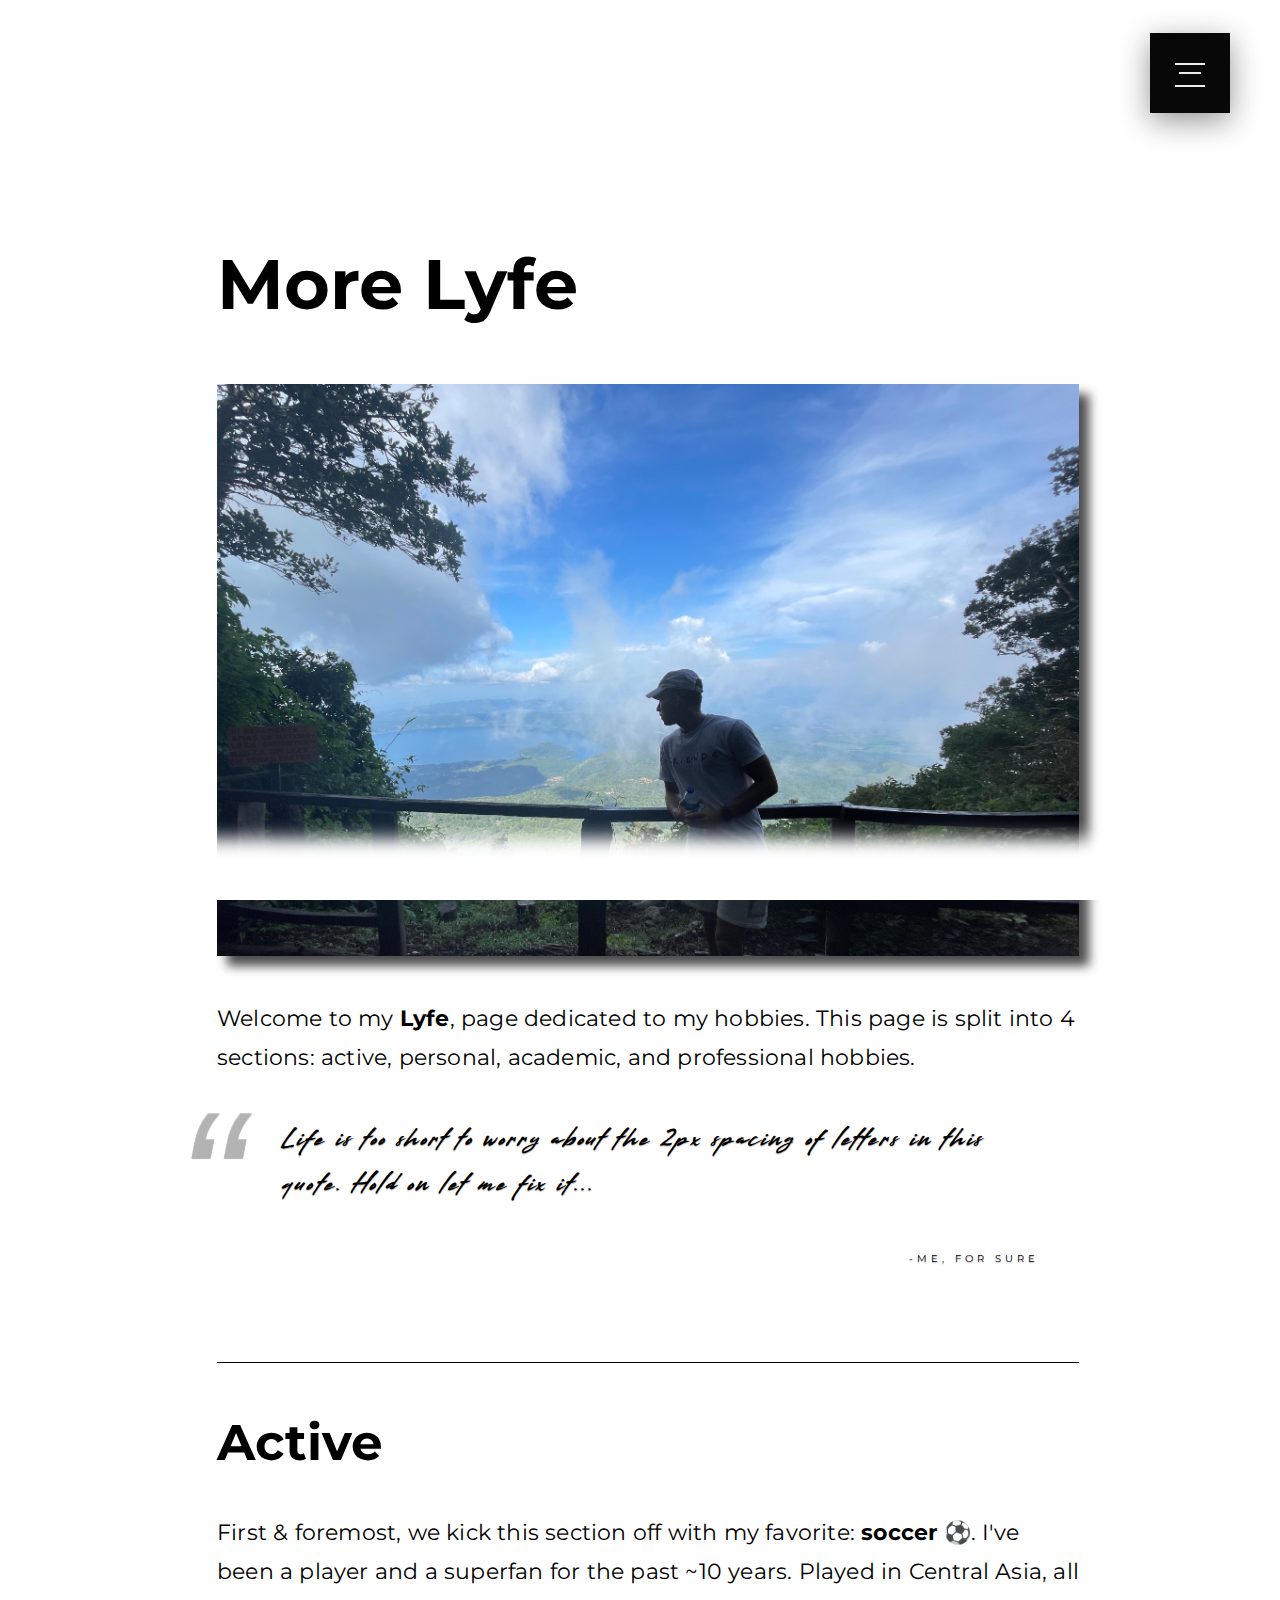
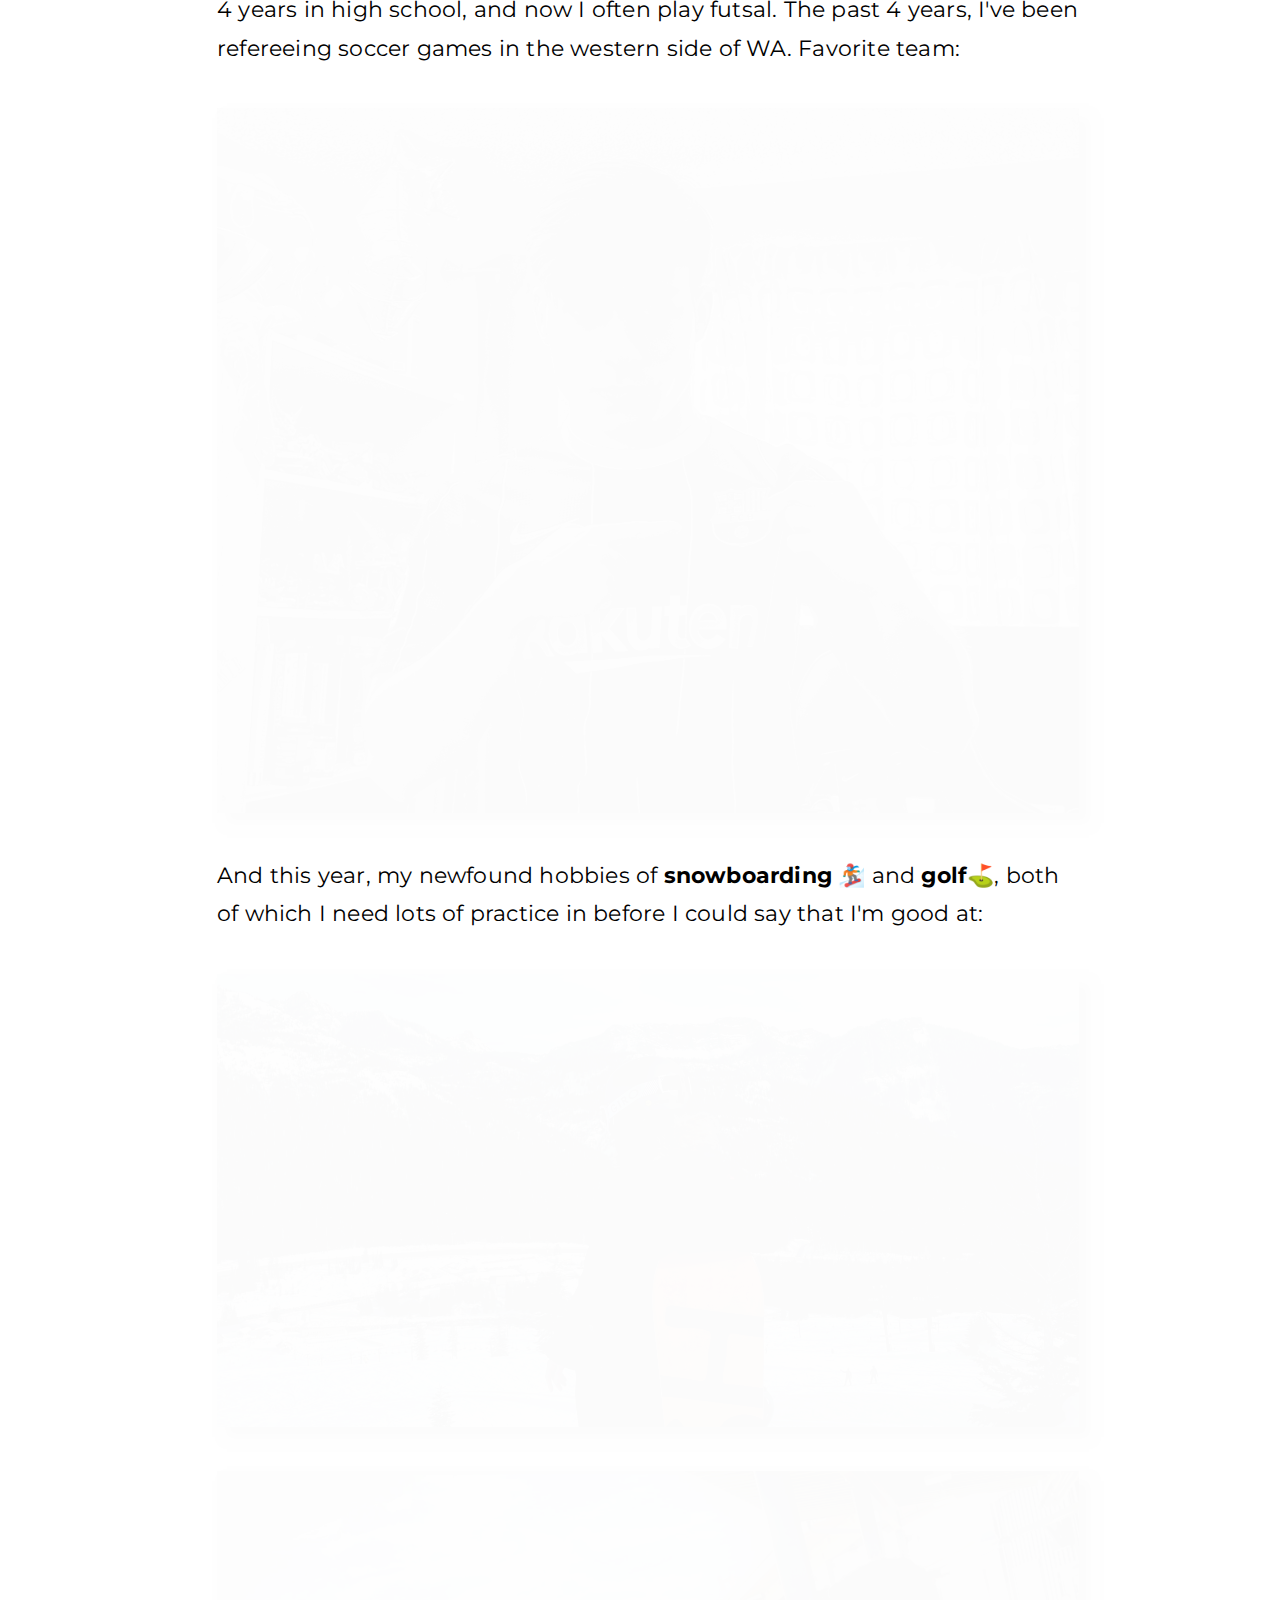
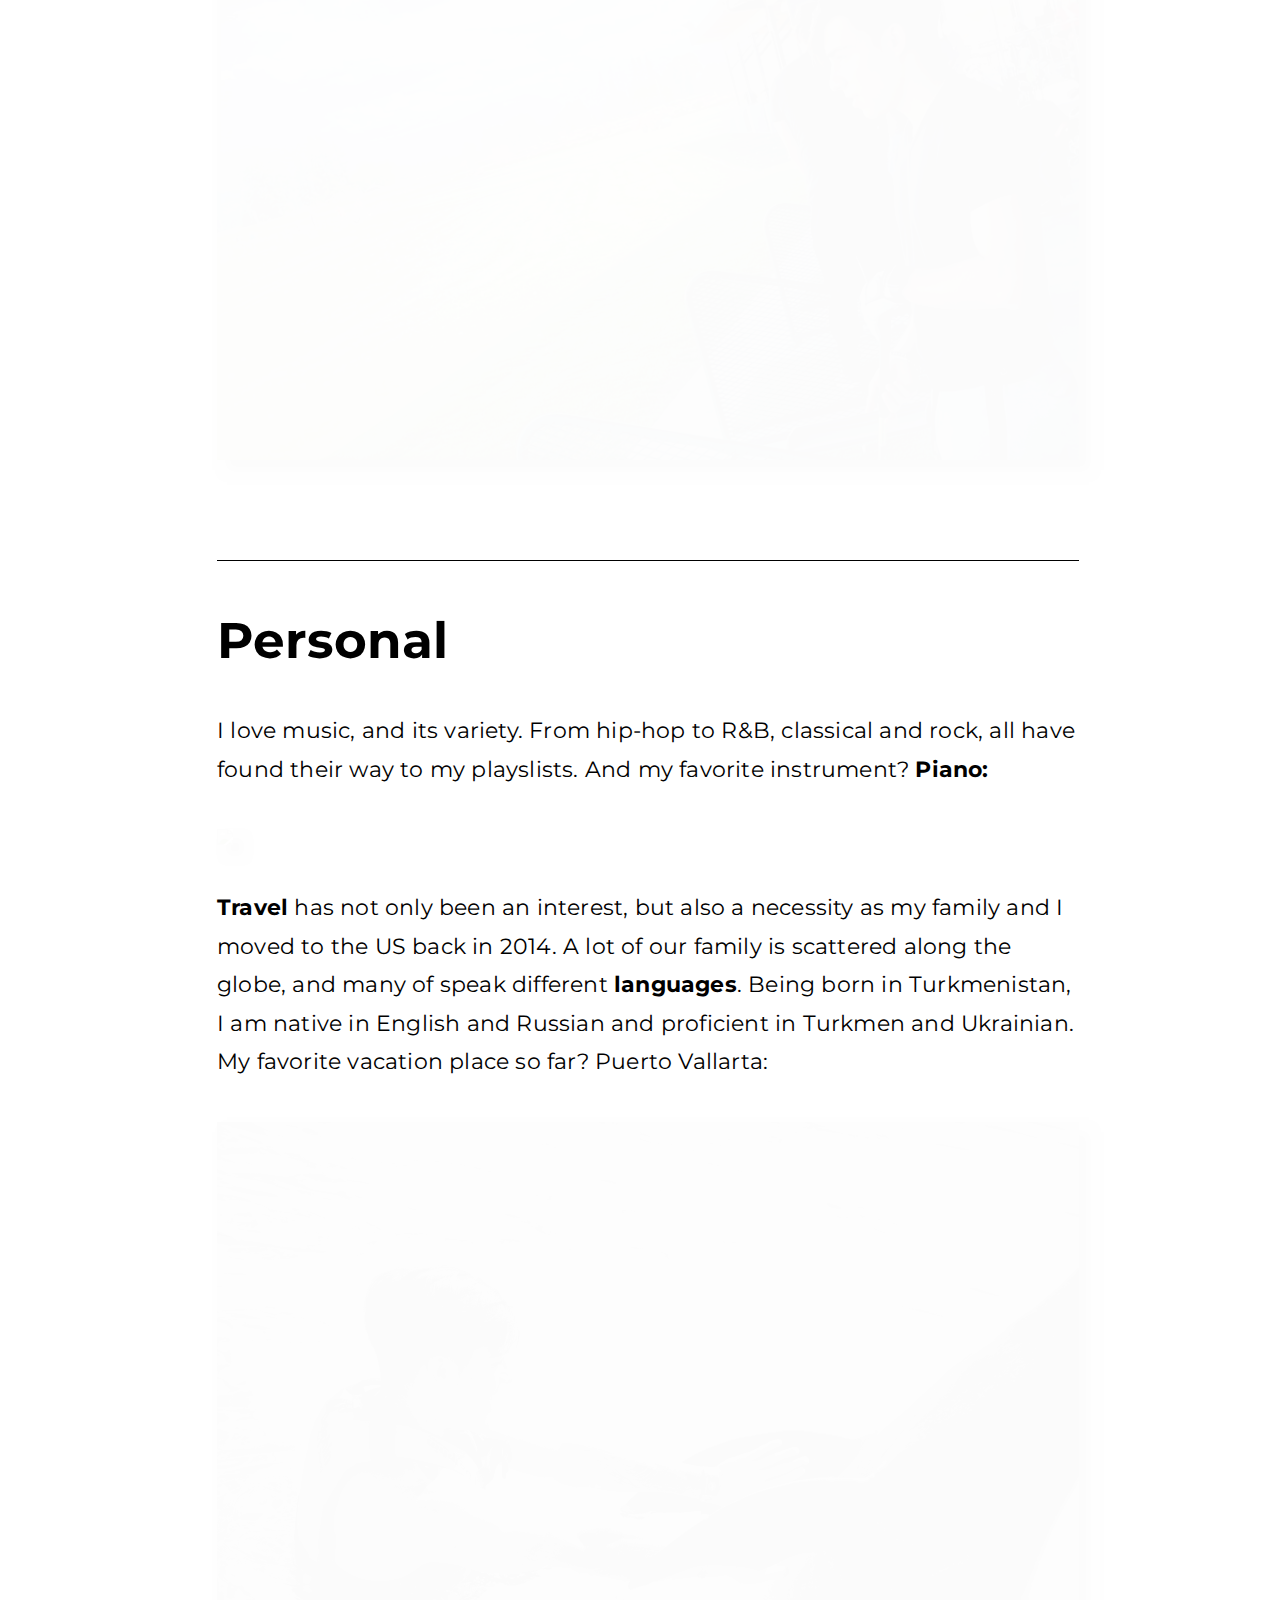
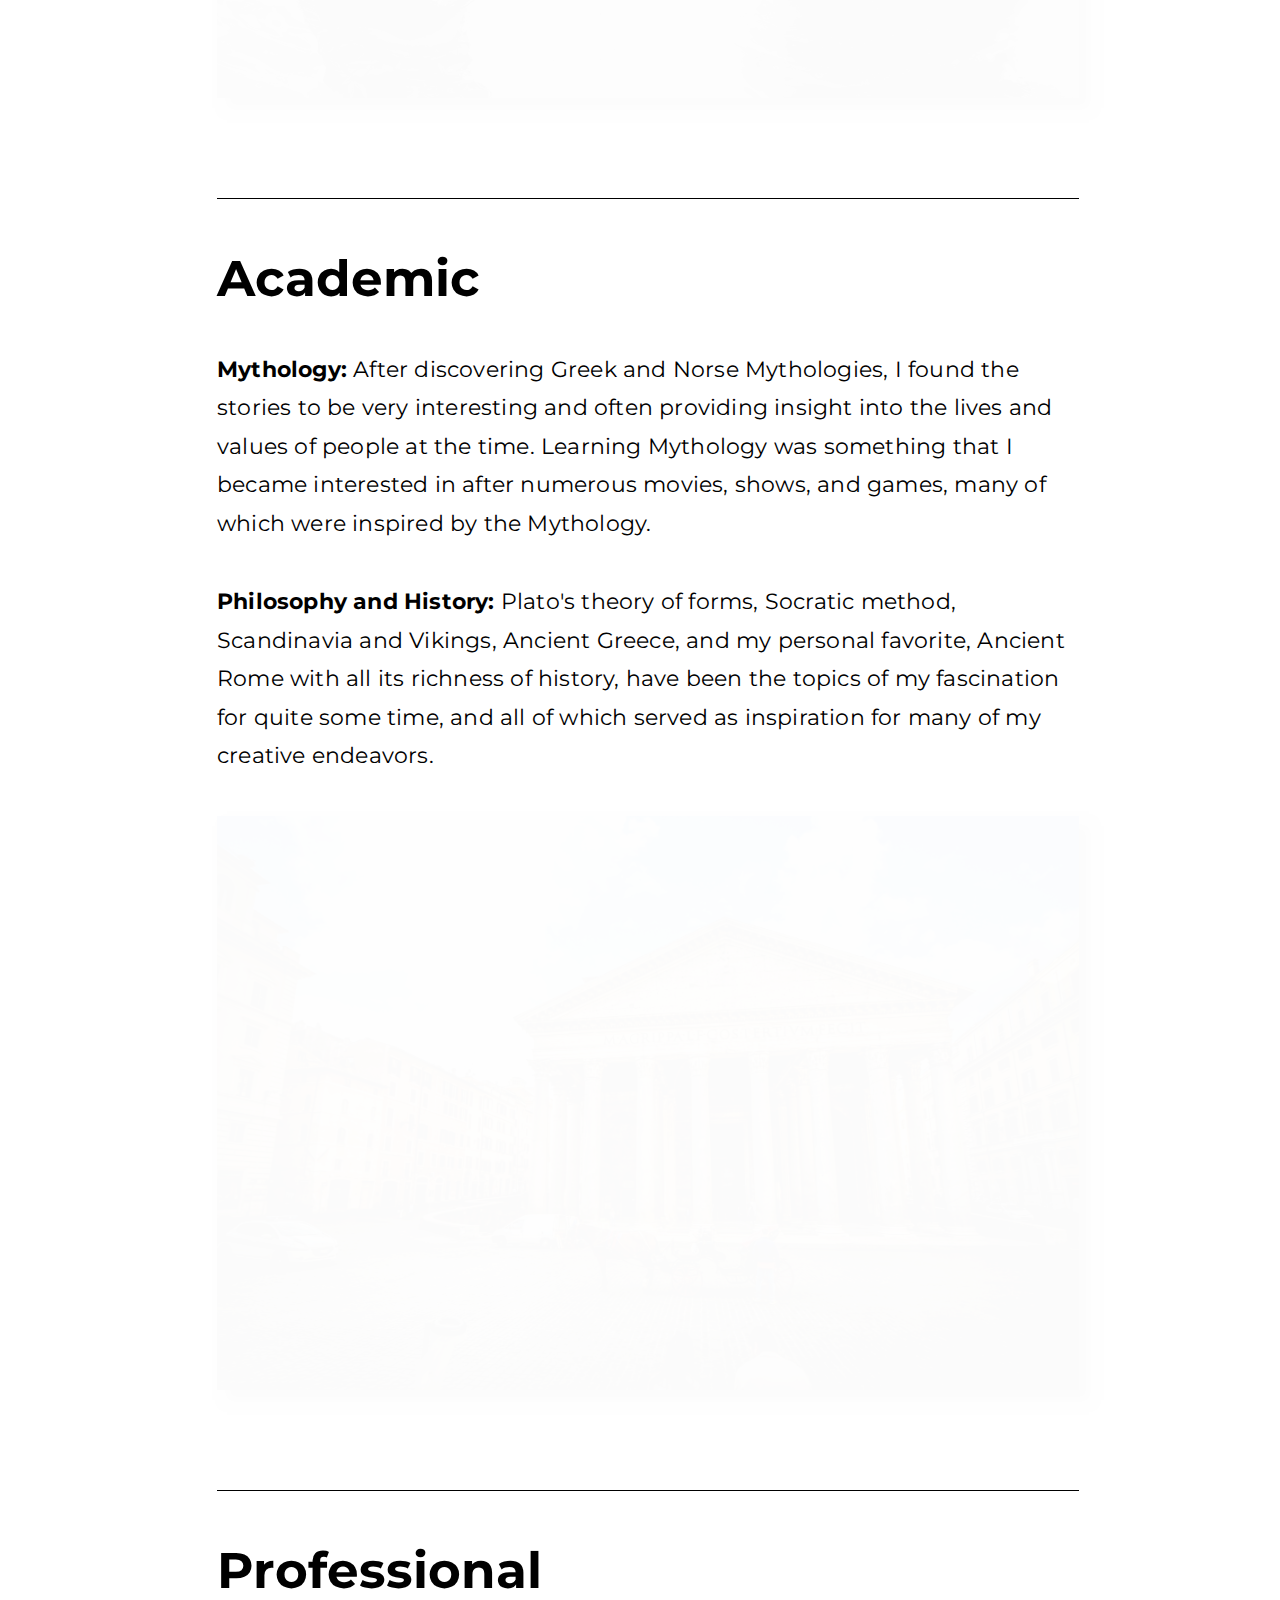
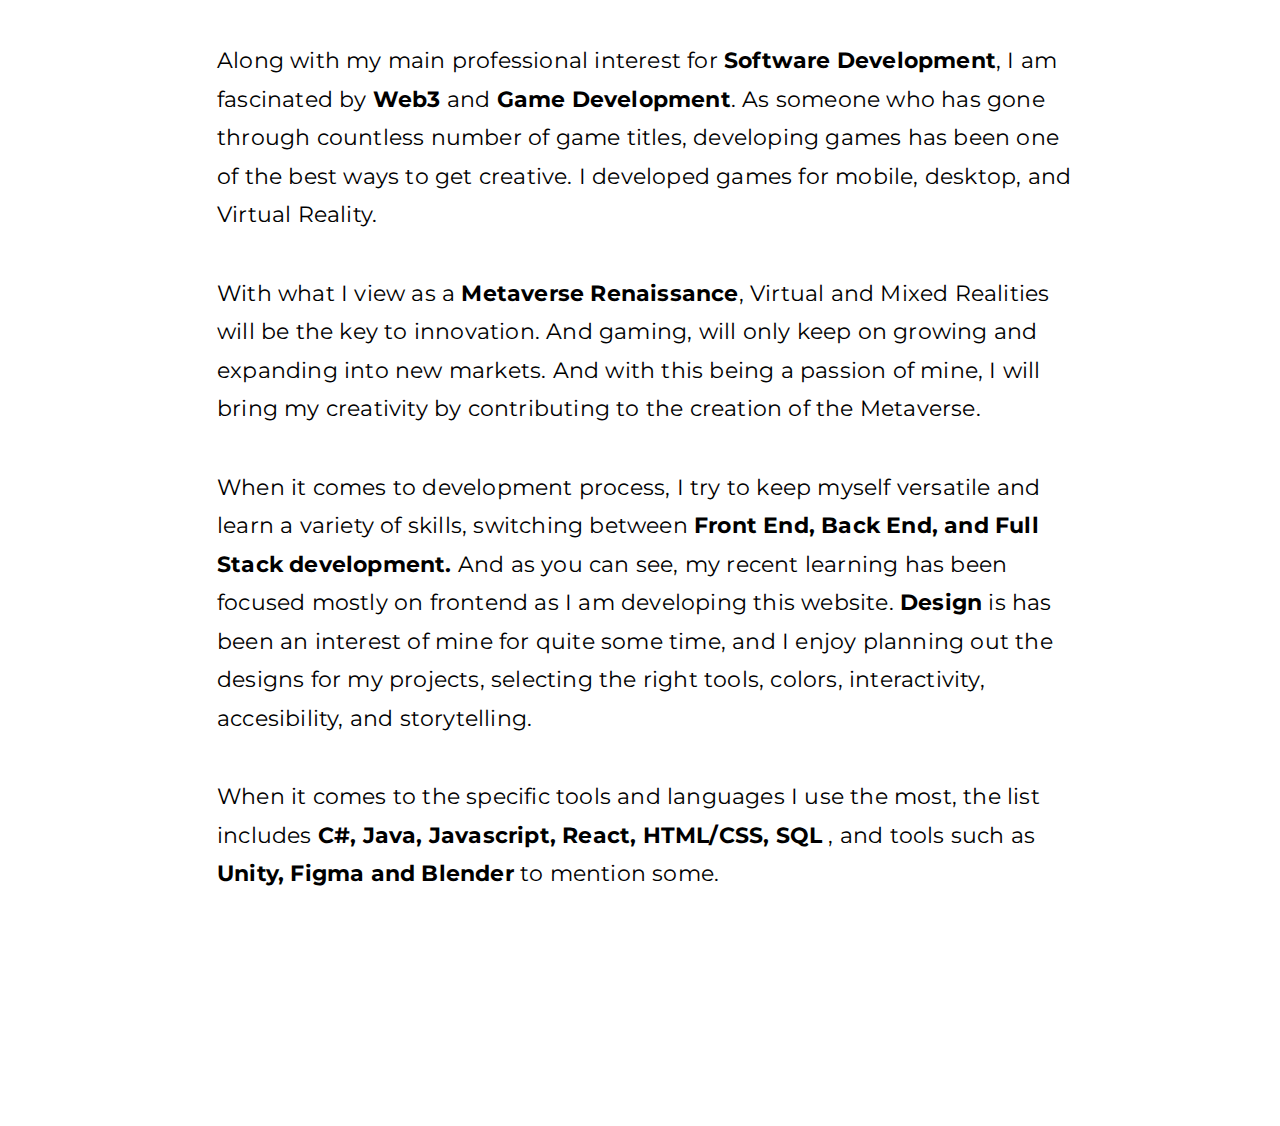
==== Lyfe.html @ 24d44f97 "Finished XP.html and Lyfe.html pages." ====
<!DOCTYPE html>
<html>
  <head>
    <meta charset="UTF-8" />
    <meta http-equiv="X-UA-Compatible" content="IE=edge,chrome=1">
    <meta name="viewport" content="width=device-width, initial-scale=1.0">
    <meta name="description" content="Ruslan Bekniyazov, Software Engineer and developer based in Seattle. " />
    <meta name="keywords" content="Ruslan Bekniyazov, Ruslan, Bekniyazov, Software Engineer, Seattle, University of Washington, Metaverse, Metaverse Renaissance" />

    <link rel="stylesheet" type="text/css" href="src/css/Lyfe.css">
    <link rel="stylesheet" type="text/css" href="src/css/index.css">
    <link rel="icon" href="src/images/Me/rb4.png">
    <title>Lyfe</title>
    <script type="text/javascript" src="https://s3-us-west-2.amazonaws.com/s.cdpn.io/16327/gsap-latest-beta.min.js"></script>
    <script type="text/javascript" src="https://s3-us-west-2.amazonaws.com/s.cdpn.io/16327/ScrollTrigger.min.js"></script>
    <script src="https://use.fontawesome.com/8f40d88ff0.js"></script>
  </head>
  <body>
    <!-- The navbar -->
    <div id="navbar">
      <input class="menu-icon" type="checkbox" id="menu-icon" name="menu-icon"/>
      <label for="menu-icon"></label>
      <nav class="nav">
        <ul class="pt-5">
          <li class="menuListItem"><a href="index.html">Home</a></li>
          <li class="menuListItem"><a href="XP.html">XP</a></li>
          <li class="menuListItem"><a target="_blank" href="https://drive.google.com/file/d/1d6rRkgM3wx0LjwFFbYdkZMYklOdRV20y/view?usp=sharing">Resume</a></li>
          <li class="menuListItem"><a href="Projects.html">PROJECTS</a></li>

          <div class="footer-social-icons">
            <a href="https://www.linkedin.com/in/ruslan-bekniyazov/" target="_blank" class="social-icon">
              <i class="fa fa-linkedin"></i></a>
            <a href="https://github.com/ruslanbekniyazov" target="_blank" class="social-icon">
              <i class="fa fa-github"></i></a>
            <a href="https://www.instagram.com/shkeeper_/" target="_blank" class="social-icon">
              <i class="fa fa-instagram"></i></a>
            <a href="https://mail.google.com/mail/?view=cm&source=mailto&to=rus.bekniyazov@gmail.com" target="_blank" class="social-icon"> <i class="fa fa-envelope"></i></a>
          </div>
        </ul>
      </nav>
    </div>

    <div class="marquee-container">
      <div class="marquee marquee--top">
        <div></div>
      </div>
      <div class="marquee marquee--right">
        <div></div>
      </div>
      <div class="marquee marquee--bottom">
        <div></div>
      </div>
      <div class="marquee marquee--left">
        <div></div>
      </div>
    </div>

    <main class="page-content">
      <section class="page-content__section" data-bg-color="white">
        <h2 id="title">More Lyfe</h2>        <div class="imageContainer">
          <img class="image" src="src/images/Activities/el salvador.jpg">
        </div>
        <p>Welcome to my <b>Lyfe</b>, page dedicated to my hobbies. This page is
          split into 4 sections: active, personal, academic, and professional hobbies.

        </p>

        <blockquote><p id="quote">Life is too short to worry about the 2px spacing of letters in this quote. Hold on let me fix it...</p>
        <div class="alignRight"><cite>-Me, for sure</cite></div></blockquote>

      </section>

      <section class="page-content__section" data-bg-color="white">
        <h2>Active </h2>

        <p>First & foremost, we kick this section off with my favorite: <b>soccer</b> ⚽.
          I've been a player and a superfan for the past ~10 years. Played in
          Central Asia, all 4 years in high school, and now I often play futsal. The
          past 4 years, I've been refereeing soccer games in the western side of WA. Favorite team:
        </p>
        <div class="imageContainer">
          <img class="image" src="src/images/Activities/barcelona.jpg">
        </div>

        <p> And this year, my newfound hobbies of <b>snowboarding</b> 🏂 and <b>golf</b>⛳, both of which I
           need lots of practice in before I could say that I'm good at:
        </p>

        <div class="imageContainer">
          <img class="image" src="src/images/Activities/snowboarding.JPG">
        </div>
        <div class="imageContainer">
          <img class="image" src="src/images/Activities/golf.jpg">
        </div>

      </section>

      <section class="page-content__section" data-bg-color="white">
        <h2>Personal</h2>

        <p>I love music, and its variety. From hip-hop to R&B, classical and rock, all
          have found their way to my playslists. And my favorite instrument? <b>Piano:</b>
        </p>
        <div class="imageContainer">
          <img class="image" src="src/images/Activities/piano.gif">
        </div>

        <p><b>Travel</b> has not only been an interest, but also a necessity as my family
          and I moved to the US back in 2014. A lot of our family is scattered along the globe,
          and many of speak different <b>languages</b>. Being born in Turkmenistan, I am native in
          English and Russian and proficient in Turkmen and Ukrainian. My favorite vacation place
          so far? Puerto Vallarta:
        </p>
        <div class="imageContainer">
          <img class="image" src="src/images/Activities/pv.jpg">
        </div>
      </section>

      <section class="page-content__section" data-bg-color="white">
        <h2>Academic</h2>
        <p>
          <b>Mythology:</b> After discovering Greek and Norse Mythologies, I found the
          stories to be very interesting and often providing insight into the lives
          and values of people at the time. Learning Mythology was something that
          I became interested in after numerous movies, shows, and games, many of which
          were inspired by the Mythology.
        </p>
        <p>
          <b>Philosophy and History:</b> Plato's theory of forms, Socratic method,
          Scandinavia and Vikings, Ancient Greece, and my personal favorite, Ancient
          Rome with all its richness of history, have been the topics of my fascination
          for quite some time, and all of which served as inspiration for many of my
          creative endeavors.
        </p>
        <div class="imageContainer">
          <img class="image" src="src/images/Activities/pantheon-in-rome.jpg">
        </div>


      </section>

      <section class="page-content__section" data-bg-color="white">
        <h2>Professional</h2>

        <p>
          Along with my main professional interest for <b>Software Development</b>, I am fascinated
          by <b>Web3</b> and <b>Game Development</b>. As someone who has gone through countless number
          of game titles, developing games has been one of the best ways to get creative.
          I developed games for mobile, desktop, and Virtual Reality.
        </p>

        <p>
          With what I view as a
          <b>Metaverse Renaissance</b>, Virtual and Mixed Realities will be the key to innovation.
          And gaming, will only keep on growing and expanding into new markets. And with
          this being a passion of mine, I will bring my creativity by contributing to the
          creation of the Metaverse.
        </p>

        <p>When it comes to development process, I try to keep myself versatile and learn
          a variety of skills, switching between <b>Front End, Back End, and Full Stack
          development.</b> And as you can see, my recent learning has been focused mostly on frontend as I am
          developing this website. <b>Design</b> is has been an interest of mine for quite some time,
          and I enjoy planning out the designs for my projects, selecting the right tools, colors,
          interactivity, accesibility, and storytelling.
        </p>

        <p>When it comes to the specific tools and languages I use the most, the list
          includes <b>C#, Java, Javascript, React, HTML/CSS, SQL </b>, and tools such as
          <b>Unity, Figma and Blender</b> to mention some.
        </p>
      </section>

      <section class="page-content__section" data-bg-color="white">

      </section>
    </main>
    <script type="text/javascript" src="http://ajax.googleapis.com/ajax/libs/jquery/1.8.2/jquery.min.js"></script>

    <script type="text/javascript" >
      function showImages(el) {
        var windowHeight = jQuery( window ).height();
        $(el).each(function(){
            var thisPos = $(this).offset().top;
            var topOfWindow = $(window).scrollTop();
            if (topOfWindow + windowHeight - 200 > thisPos ) {
                $(this).fadeTo(1000, 1);
            }
        });
      }
      $(document).ready(function(){
              showImages('.image');
      });
      $(window).scroll(function() {
              showImages('.image');
      });



      gsap.registerPlugin(ScrollTrigger);

      const prefersReducedMotion = window.matchMedia("(prefers-reduced-motion)");
      const sections = document.querySelectorAll(".page-content__section");
      const marquees = document.querySelectorAll(".marquee div");
      let marqueeText = "";

      const updateMarqueeText = () => {
        [...marquees].forEach((marquee) => {
          marquee.classList.add("active");
          marquee.addEventListener("transitionend", () => {
            marquee.classList.remove("active");
            marquee.innerText = `${marqueeText} 😎 `.repeat(20);
          });
        });
      };

      const updateBgColor = (color) =>
        document.documentElement.style.setProperty("--color-background", color);

      const setActiveSection = (section) => {
        marqueeText = section.querySelector("h2").textContent;
        [...sections].forEach((section) => section.classList.remove("active"));
        section.classList.add("active");
        !prefersReducedMotion.matches && updateBgColor(section.dataset.bgColor);
        updateMarqueeText();
      };

      if (!prefersReducedMotion.matches) {
        gsap.to(".marquee div", {
          scrollTrigger: {
            trigger: ".page-content",
            scrub: 0.25,
            start: "top bottom",
            end: "bottom top",
            ease: "power2"
          },
          xPercent: -50
        });
      }

      gsap.utils.toArray(".page-content__section h2").forEach((heading) => {
        ScrollTrigger.create({
          trigger: heading,
          start: "top center",
          end: "bottom 200px",
          toggleActions: "play reset play reset",
          ease: "power2",
          onEnter: () =>
            marqueeText !== heading.textContent &&
            setActiveSection(heading.parentElement),
          onEnterBack: () =>
            marqueeText !== heading.textContent &&
            setActiveSection(heading.parentElement)
        });
      });

    </script>
</body>

</html>
---- src/css/Lyfe.css ----
:root {
  --color-background: #ffffff;
  --color-text: rgb(0, 0, 0);
  --color-chill: yellow;
  --marquee-font-size: min(max(12px, 2vw), 22px);
  --headline-font-size: min(max(40px, 6vw), 70px);
  --paragraph-font-size: min(max(16px, 4vw), 22px);
  --section-heading-font-size: min(max(30px, 4vw), 50px);
  --duration: 300ms;
  --ease: cubic-bezier(0.33, 1, 0.68, 1);
}

* {
  box-sizing: border-box;
}

body {
  font-family: 'Montserrat', sans-serif;
  overflow-x: hidden;
  background-color: var(--color-background);
  color: var(--color-text);
  width: 100%;
  transition: background-color var(--duration) var(--ease);
}

li{
  font-size: clamp(25px, 3vw, 40px);
}
blockquote p:before
{
	color: rgba(179, 179, 179, 0.65);
	font-family: "Bookman Old Style", Bookman, Garamond, arial;
	position: absolute;
	line-height: 60px;
	width: 75px;
	height: 75px;
	font-size: 200px;
	z-index: -1;
	left: -80px;
	top: 35px;
	content: '\201C';
}

blockquote p
{
	margin: 0 auto;
	width: 100%;
	min-width: 300px;
	max-width: 800px;
	position: relative;
  padding-left: 25px;
}
#quote{
	font-size: clamp(22px, 2vw, 28px);
  letter-spacing: 2px;
  font-family: BritishCastilla, Courier, monospace;
  font-style: italic;
}

#quoteLarge{
	font-size: clamp(25px, 3vw, 35px);
  font-family: BritishCastilla, Courier, monospace;
  font-style: italic;
}

blockquote cite
{
	font-size: 10px;
	display: inline-block;
	font-style: normal;
	text-transform: uppercase;
	letter-spacing: 4px;
  padding-top: -20px;
}
.alignRight{
  text-align: right;
}
blockquote
{
	color: rgb(0, 0, 0);
	text-shadow: 0px 1px 1px rgba(0,0,0,0.3);
	-webkit-animation: fadeIn 0.5s linear 0.5s both;
	-moz-animation: fadeIn 0.5s linear 0.5s both;
	-o-animation: fadeIn 0.5s linear 0.5s both;
	-ms-animation: fadeIn 0.5s linear 0.5s both;
	animation: fadeIn 0.5s linear 0.5s both;
}

.page-content {
  max-width: 90ch;
  padding: 4rem;
  margin: 8rem auto;
}
.page-content * + * {
  margin-top: 2.5rem;
}
.page-content a {
  color: var(--color-chill);
}
.page-content h1 {
  font-size: var(--headline-font-size);
  font-weight: 700;
  line-height: 1.2;
}
.page-content h2 {
  margin-top: 6rem;
  font-size: var(--section-heading-font-size);
  font-weight: 700;
  line-height: 1.2;
}
#title{
  font-size: var(--headline-font-size);
  font-weight: 700;
  line-height: 1.2;
  border-top: none;
  margin-top: 0px;
}
#undecoratedColorlessLink{
  text-decoration: none;
  color: black;
}

#undecoratedLink{
  text-decoration: none;
}

.image{
  opacity: 0.01;
  width: 100%;
  height: auto;
  box-shadow: 10px 10px 10px rgba(0, 0, 0, 0.7);
}

.page-content em {
  font-style: italic;
}
.page-content p {
  font-size: var(--paragraph-font-size);
  line-height: 1.75;
  letter-spacing: 0.0125rem;
}

.page-content__section {
  transition: opacity var(--duration) var(--ease);
}
.page-content__section h2 {
  padding-top: 50px;
  transform-origin: 50% 100%;
  border-top: rgb(0, 0, 0) solid 1px;
}

.page-content__section.active {
  opacity: 1;
}
.page-content__section.active h2 {
  -webkit-animation: activate calc(var(--duration) * 2) var(--ease) forwards;
          animation: activate calc(var(--duration) * 2) var(--ease) forwards;
}
@-webkit-keyframes activate {
  25% {
    color: var(--color-chill);
    transform: translateY(-12px);
  }
  40% {
    transform: translateY(2px);
  }
  50% {
    transform: translateY(-4px);
  }
  60% {
    color: var(--color-text);
    transform: translateY(1px);
  }
  65%, 100% {
    opacity: 1;
    transform: translateY(0);
  }
}
@keyframes activate {
  25% {
    color: var(--color-chill);
    transform: translateY(-12px);
  }
  40% {
    transform: translateY(2px);
  }
  50% {
    transform: translateY(-4px);
  }
  60% {
    color: var(--color-text);
    transform: translateY(1px);
  }
  65%, 100% {
    opacity: 1;
    transform: translateY(0);
  }
}
@media (prefers-reduced-motion: reduce) {
  .page-content__section.active h2 {
    -webkit-animation: none;
            animation: none;
  }
}

.marquee-container {
  position: fixed;
  pointer-events: none;
  top: 0;
  left: 0;
  width: 100%;
  height: 100%;
  overflow: hidden;
  font-weight: 700;
  font-family: "Karla", sans-serif;
  text-transform: uppercase;
  z-index: 1;
}

.marquee {
  position: absolute;
  font-size: var(--marquee-font-size);
  line-height: 1;
  white-space: nowrap;
  letter-spacing: 0.25rem;
  overflow: hidden;
  padding: 2vmin 0;
  min-width: 100%;
  -webkit-user-select: none;
     -moz-user-select: none;
      -ms-user-select: none;
          user-select: none;
  background-color: var(--color-background);
  box-shadow: var(--color-background) 0 2vmin 2vmin 1vmin;
  transition: background-color var(--duration) var(--ease), box-shadow var(--duration) var(--ease);
}
.marquee--top {
  top: -1px;
}
.marquee--left {
  left: -1px;
  bottom: -6vmin;
  transform: rotate(-0.25turn);
  transform-origin: 0 0;
}
.marquee--right {
  left: calc(100% + 1px);
  top: 0;
  transform: rotate(0.25turn);
  transform-origin: 0 0;
}
.marquee--bottom {
  bottom: -1px;
  right: 0;
  transform: rotate(0.5turn);
}
.marquee div {
  opacity: 1;
  transition: opacity var(--duration) var(--ease);
}
.marquee div.active {
  opacity: 0;
}
---- src/css/index.css ----
@import url('https://fonts.googleapis.com/css2?family=Montserrat:wght@300;400;500;600;700;800;900&display=swap');
@import url(https://fonts.googleapis.com/css?family=Lato);
@import url(https://cdnjs.cloudflare.com/ajax/libs/font-awesome/4.6.3/css/font-awesome.css);
@import url(http://fonts.googleapis.com/css?family=Lato:300,400,700);

@font-face {
    font-family: 'AnimalsNormal';
    src: url('fonts/animals-webfont.eot');
    src: url('fonts/animals-webfont.eot?#iefix') format('embedded-opentype'),
         url('fonts/animals-webfont.woff') format('woff'),
         url('fonts/animals-webfont.ttf') format('truetype'),
         url('fonts/animals-webfont.svg#AnimalsNormal') format('svg');
    font-weight: normal;
    font-style: normal;
}

@font-face {
  font-family: 'BritishCastilla';
  src: url('./fonts/ark.otf');
  font-weight: normal;
  font-style: normal;
}

#navbar{
  z-index: 11;
}
::-moz-selection {
  color: black;
  background: yellow;
}
::selection {
  color: black;
  background: yellow;
}

.section-center{
  position: absolute;
  top: 50%;
  left: 0;
  display: block;
  width: 100%;
  padding: 0;
  margin: 0;
  z-index: 6;
  text-align: center;
  transform: translateY(-50%);
}
.header{
  font-family: 'Montserrat', sans-serif;
  font-weight: 800;
  font-size: clamp(20px, 9vw, 180px);
  line-height: 1;
  color: #ffeba7;
  text-align: center;
  -webkit-text-stroke: 2px #ffeba7;
  text-stroke: 2px #ffeba7;
  -webkit-text-fill-color: transparent;
  text-fill-color: transparent;
  color: transparent;
}

[type="checkbox"]:checked,
[type="checkbox"]:not(:checked){
  position: absolute;
  left: -9999px;
}
.menu-icon:checked + label,
.menu-icon:not(:checked) + label{
  position: fixed;
  top: 63px;
  right: 75px;
  display: block;
  width: 30px;
  height: 30px;
  padding: 0;
  margin: 0;
  cursor: pointer;
  z-index: 10;
}
.menu-icon:checked + label:before,
.menu-icon:not(:checked) + label:before{
  position: absolute;
  content: '';
  display: block;
  width: 30px;
  height: 20px;
  z-index: 20;
  top: 0;
  left: 0;
  border-top: 2px solid #ececee;
  border-bottom: 2px solid #ececee;
  transition: border-width 100ms 1500ms ease,
              top 100ms 1600ms cubic-bezier(0.23, 1, 0.32, 1),
              height 100ms 1600ms cubic-bezier(0.23, 1, 0.32, 1),
              background-color 200ms ease,
              transform 200ms cubic-bezier(0.23, 1, 0.32, 1);
}
.menu-icon:checked + label:after,
.menu-icon:not(:checked) + label:after{
  position: absolute;
  content: '';
  display: block;
  width: 22px;
  height: 2px;
  z-index: 20;
  top: 10px;
  right: 4px;
  background-color: #ececee;
  margin-top: -1px;
  transition: width 100ms 1750ms ease,
              right 100ms 1750ms ease,
              margin-top 100ms ease,
              transform 200ms cubic-bezier(0.23, 1, 0.32, 1);
}
.menu-icon:checked + label:before{
  top: 10px;
  transform: rotate(45deg);
  height: 2px;
  background-color: #ececee;
  border-width: 0;
  transition: border-width 100ms 340ms ease,
              top 100ms 300ms cubic-bezier(0.23, 1, 0.32, 1),
              height 100ms 300ms cubic-bezier(0.23, 1, 0.32, 1),
              background-color 200ms 500ms ease,
              transform 200ms 1700ms cubic-bezier(0.23, 1, 0.32, 1);
}
.menu-icon:checked + label:after{
  width: 30px;
  margin-top: 0;
  right: 0;
  transform: rotate(-45deg);
  transition: width 100ms ease,
              right 100ms ease,
              margin-top 100ms 500ms ease,
              transform 200ms 1700ms cubic-bezier(0.23, 1, 0.32, 1);
}
.nav{
  position: fixed;
  top: 33px;
  right: 50px;
  display: block;
  width: 80px;
  height: 80px;
  padding: 0;
  margin: 0;
  z-index: 9;
  overflow: hidden;
  box-shadow: 0 8px 30px 0 rgba(39, 39, 39, 0.493);
  background-color: #080808;
  animation: border-transform 7s linear infinite;
  transition: top 350ms 1100ms cubic-bezier(0.23, 1, 0.32, 1),
              right 350ms 1100ms cubic-bezier(0.23, 1, 0.32, 1),
              transform 250ms 1100ms ease,
              width 650ms 400ms cubic-bezier(0.23, 1, 0.32, 1),
              height 650ms 400ms cubic-bezier(0.23, 1, 0.32, 1);
}
@keyframes border-transform{
    0%,100% { border-radius: 63% 37% 54% 46% / 55% 48% 52% 45%; }
  14% { border-radius: 40% 60% 54% 46% / 49% 60% 40% 51%; }
  28% { border-radius: 54% 46% 38% 62% / 49% 70% 30% 51%; }
  42% { border-radius: 61% 39% 55% 45% / 61% 38% 62% 39%; }
  56% { border-radius: 61% 39% 67% 33% / 70% 50% 50% 30%; }
  70% { border-radius: 50% 50% 34% 66% / 56% 68% 32% 44%; }
  84% { border-radius: 46% 54% 50% 50% / 35% 61% 39% 65%; }
}

.menu-icon:checked ~ .nav {
  animation-play-state: paused;
  top: 50%;
  right: 50%;
  transform: translate(50%, -50%);
  width: 200%;
  height: 200%;
  transition: top 350ms 700ms cubic-bezier(0.23, 1, 0.32, 1),
              right 350ms 700ms cubic-bezier(0.23, 1, 0.32, 1),
              transform 250ms 700ms ease,
              width 750ms 1000ms cubic-bezier(0.23, 1, 0.32, 1),
              height 750ms 1000ms cubic-bezier(0.23, 1, 0.32, 1);
}

.nav ul{
  position: absolute;
  top: 50%;
  left: 0;
  display: block;
  width: 100%;
  padding: 0;
  margin: 0;
  z-index: 6;
  text-align: center;
  transform: translateY(-50%);
  list-style: none;
}
.nav ul li{
  position: relative;
  display: block;
  width: 100%;
  padding: 0;
  margin: 10px 0;
  text-align: center;
  list-style: none;
  pointer-events: none;
  opacity: 0;
  visibility: hidden;
  transform: translateY(30px);
  transition: all 250ms linear;
}
.nav ul li:nth-child(1){
  transition-delay: 200ms;
}
.nav ul li:nth-child(2){
  transition-delay: 150ms;
}
.nav ul li:nth-child(3){
  transition-delay: 100ms;
}
.nav ul li:nth-child(4){
  transition-delay: 50ms;
}
.nav ul li a{
  font-family: 'Montserrat', sans-serif;
  font-size: clamp(20px, 9vh, 180px);
  text-transform: uppercase;
  line-height: 1.2;
  font-weight: 800;
  display: inline-block;
  position: relative;
  color: #ececee;
  transition: all 250ms linear;
}
.nav ul li a{
  text-decoration: none;
}
.nav ul li a:hover{
  color: yellow;
}
.nav ul li a:after{
  display: block;
  position: absolute;
  top: 50%;
  content: '';
  height: 2vh;
  margin-top: -1vh;
  width: 0;
  left: 0;
  background-color: #353746;
  opacity: 0.8;
  transition: width 250ms linear;
}
.nav ul li a:hover:after{
  width: 100%;
}


.menu-icon:checked ~ .nav  ul li {
  pointer-events: auto;
  visibility: visible;
  opacity: 1;
  transform: translateY(0);
  transition: opacity 350ms ease,
              transform 250ms ease;
}
.menu-icon:checked ~ .nav ul li:nth-child(1){
  transition-delay: 1400ms;
}
.menu-icon:checked ~ .nav ul li:nth-child(2){
  transition-delay: 1480ms;
}
.menu-icon:checked ~ .nav ul li:nth-child(3){
  transition-delay: 1560ms;
}
.menu-icon:checked ~ .nav ul li:nth-child(4){
  transition-delay: 1640ms;
}



.logo {
	position: absolute;
	top: 60px;
	left: 50px;
	display: block;
	z-index: 11;
	transition: all 250ms linear;
}
.logo img {
	height: 26px;
	width: auto;
	display: block;
}



@media screen and (max-width: 991px) {
  .menu-icon:checked + label,
  .menu-icon:not(:checked) + label{
    right: 55px;
  }
  .logo {
    left: 30px;
  }
  .nav{
    right: 30px;
  }
  h1{
    font-size: clamp(20px, 9vw, 180px);
    -webkit-text-stroke: 2px transparent;
    text-stroke: 2px transparent;
    -webkit-text-fill-color: #ffeba7;
    text-fill-color: #ffeba7;
    color: #ffeba7;
  }
  .nav ul li a{
    font-size: clamp(20px, 7vh, 180px);
  }
}



/*SOCIAL ICONS*/
.footer-social-icons {
    width: 350px;
    display:block;
    margin: 0 auto;
    padding-top:50px;
}
.social-icon {
  text-decoration: none;
  color: #fff;
    color: #fff;
    background-color: #080808;
    font-size: clamp(20px, 5vw, 50px);
    border-radius: 10px;
}
.fa-twitter:hover {
    background-color: #00aced;
}
.fa-discord:hover {
    background-color: #0400ed63;
}
.fa-envelope:hover {
  background-color: #EA4335;
}
.fa-linkedin, .fa-github , .fa-twitter, .fa-instagram, .fa-discord, .fa-envelope{
    padding:10px 14px;
    -o-transition:.5s;
    -ms-transition:.5s;
    -moz-transition:.5s;
    -webkit-transition:.5s;
    transition: .5s;
}
.fa-linkedin:hover {
    background-color: #0073a4;
}
.fa-github:hover {
    background-color: #5a32a3;
}
.fa-instagram:hover {
    background: -moz-linear-gradient(45deg, #f09433 0%, #e6683c 25%, #dc2743 50%, #cc2366 75%, #bc1888 100%);
    background: -webkit-linear-gradient(45deg, #f09433 0%,#e6683c 25%,#dc2743 50%,#cc2366 75%,#bc1888 100%);
    background: linear-gradient(45deg, #f09433 0%,#e6683c 25%,#dc2743 50%,#cc2366 75%,#bc1888 100%);
}
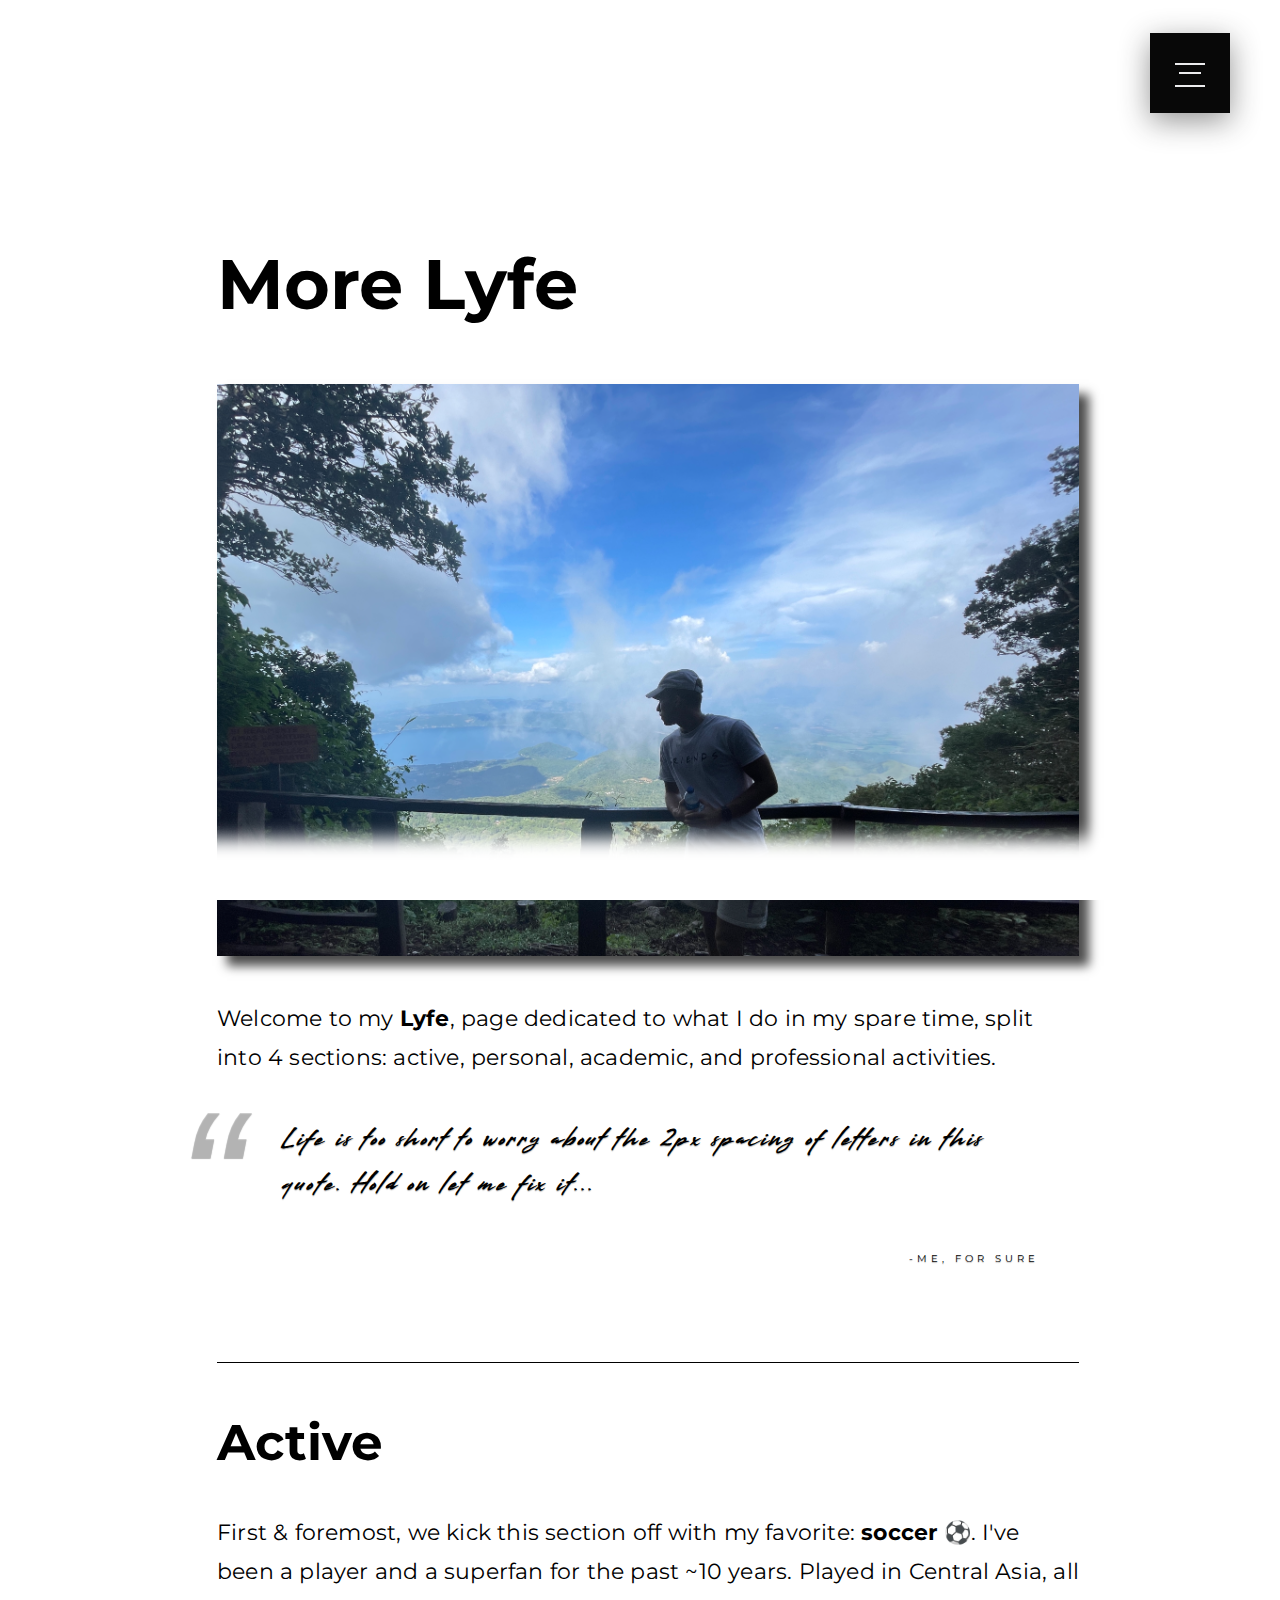
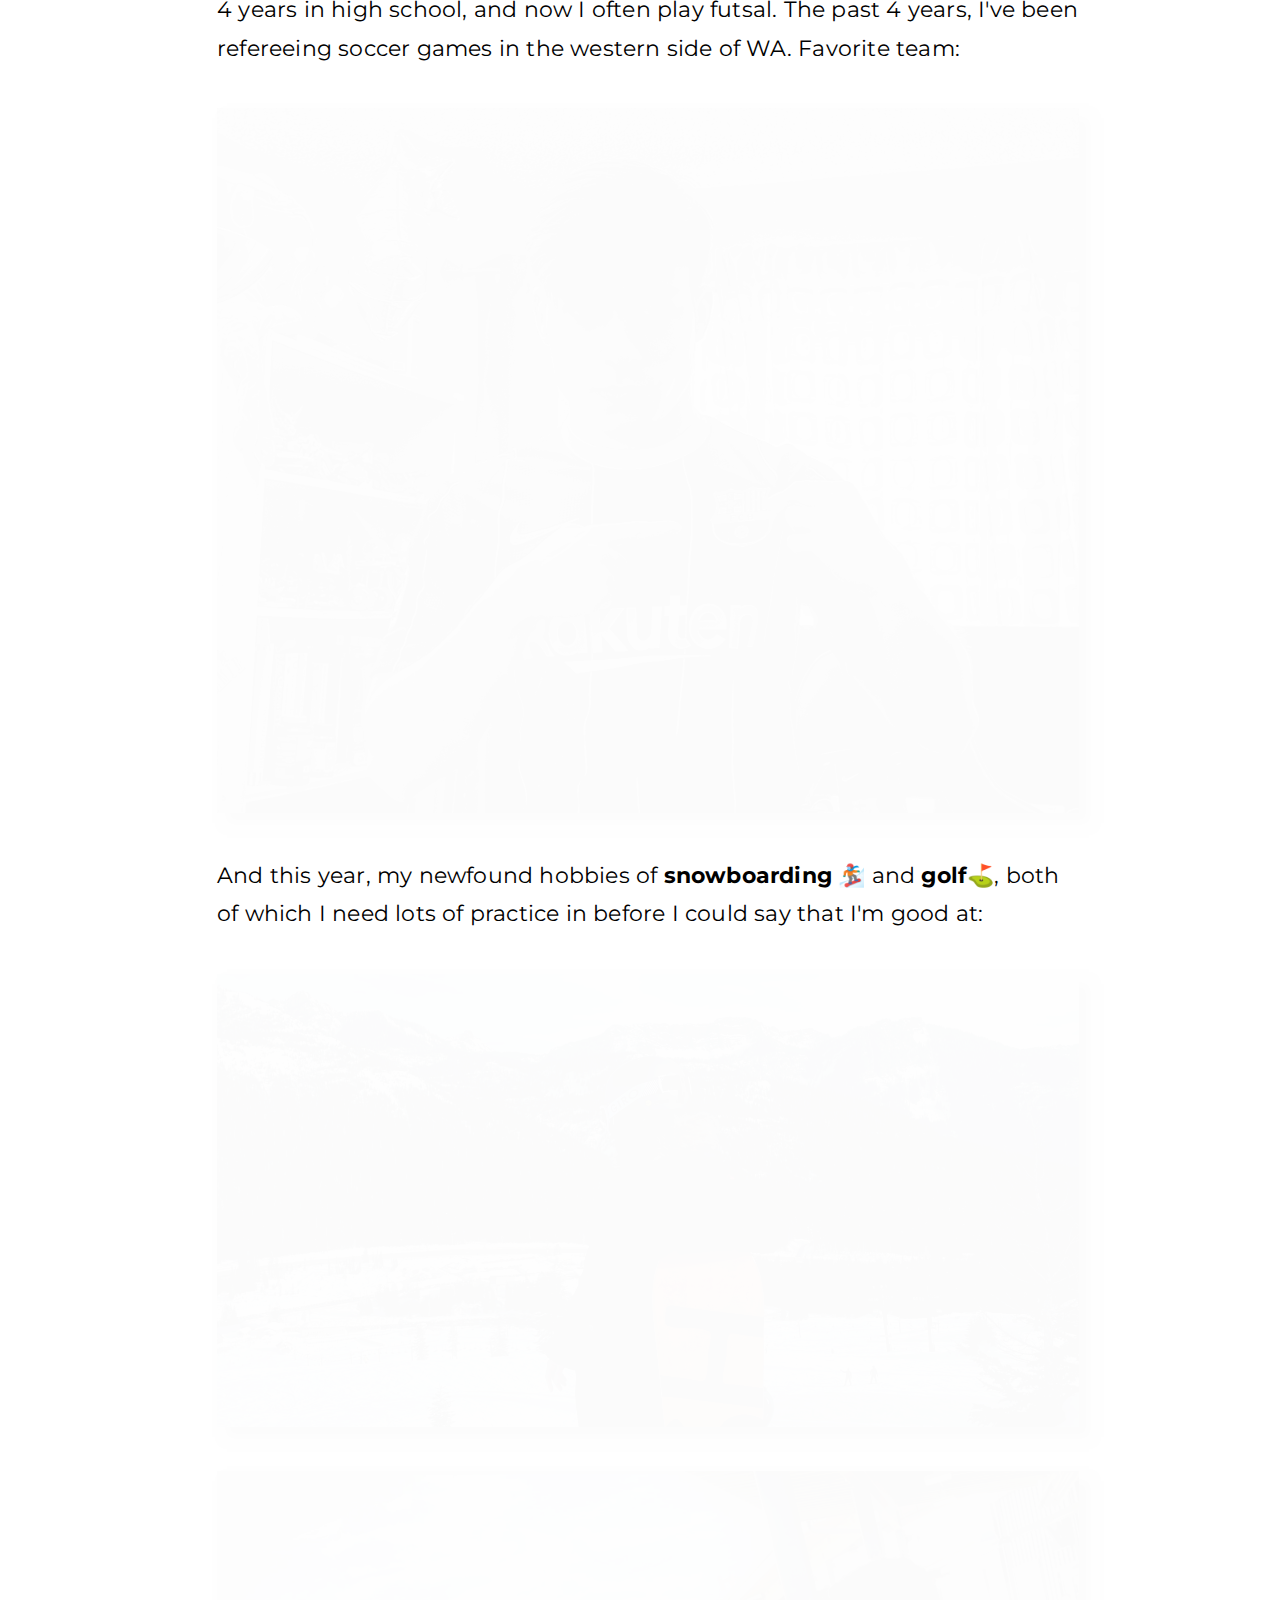
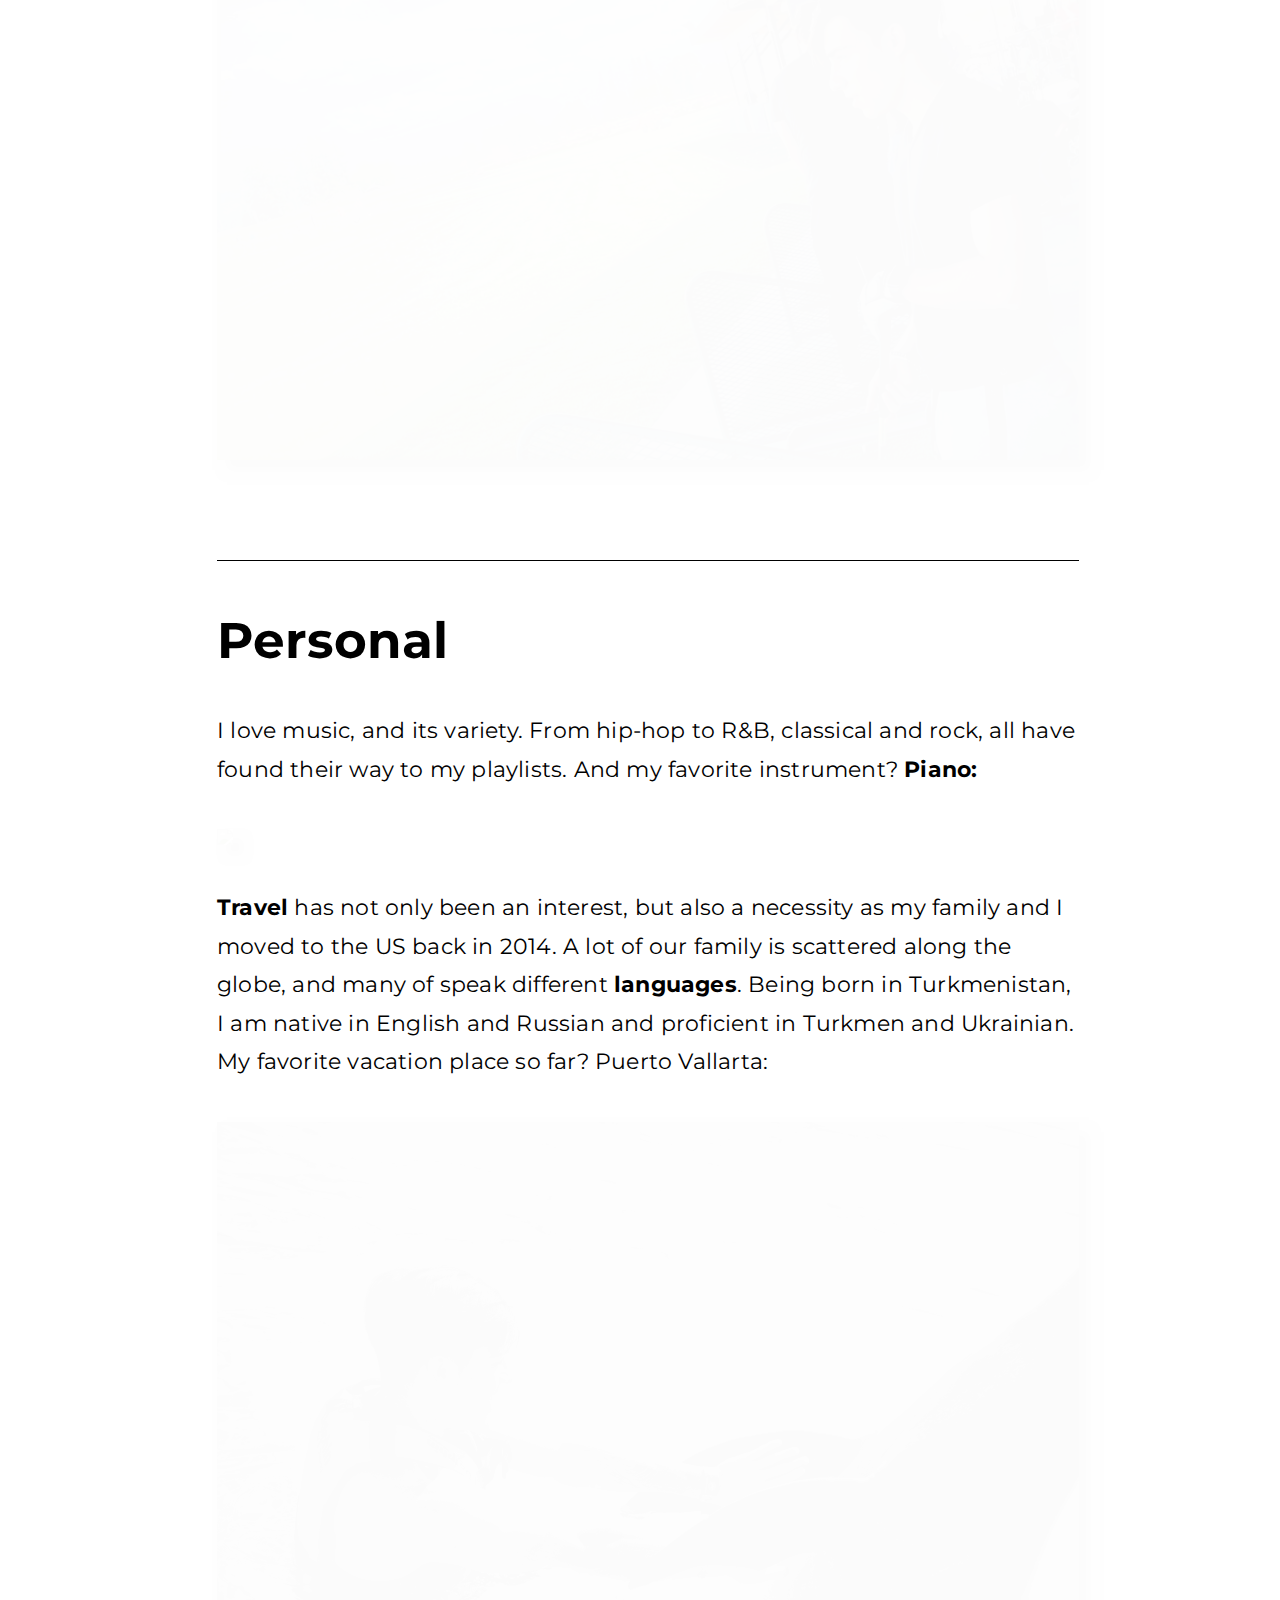
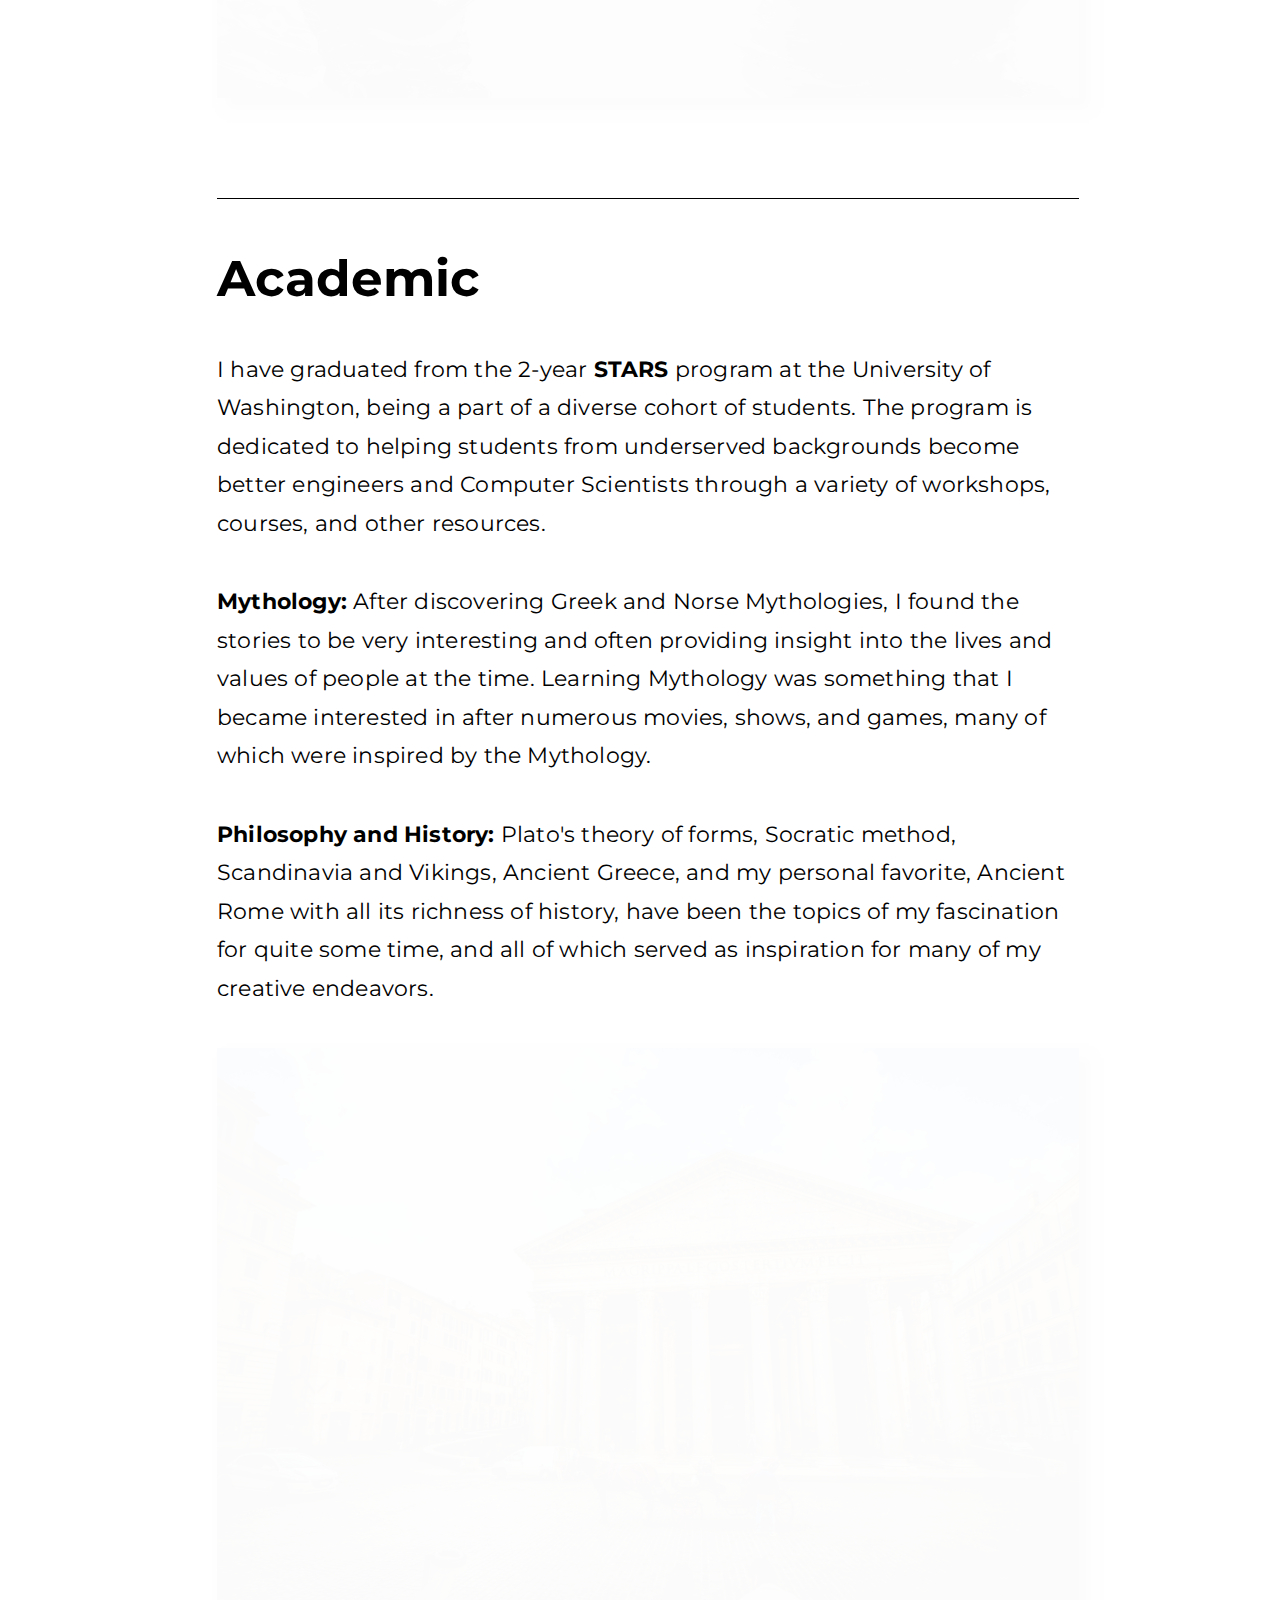
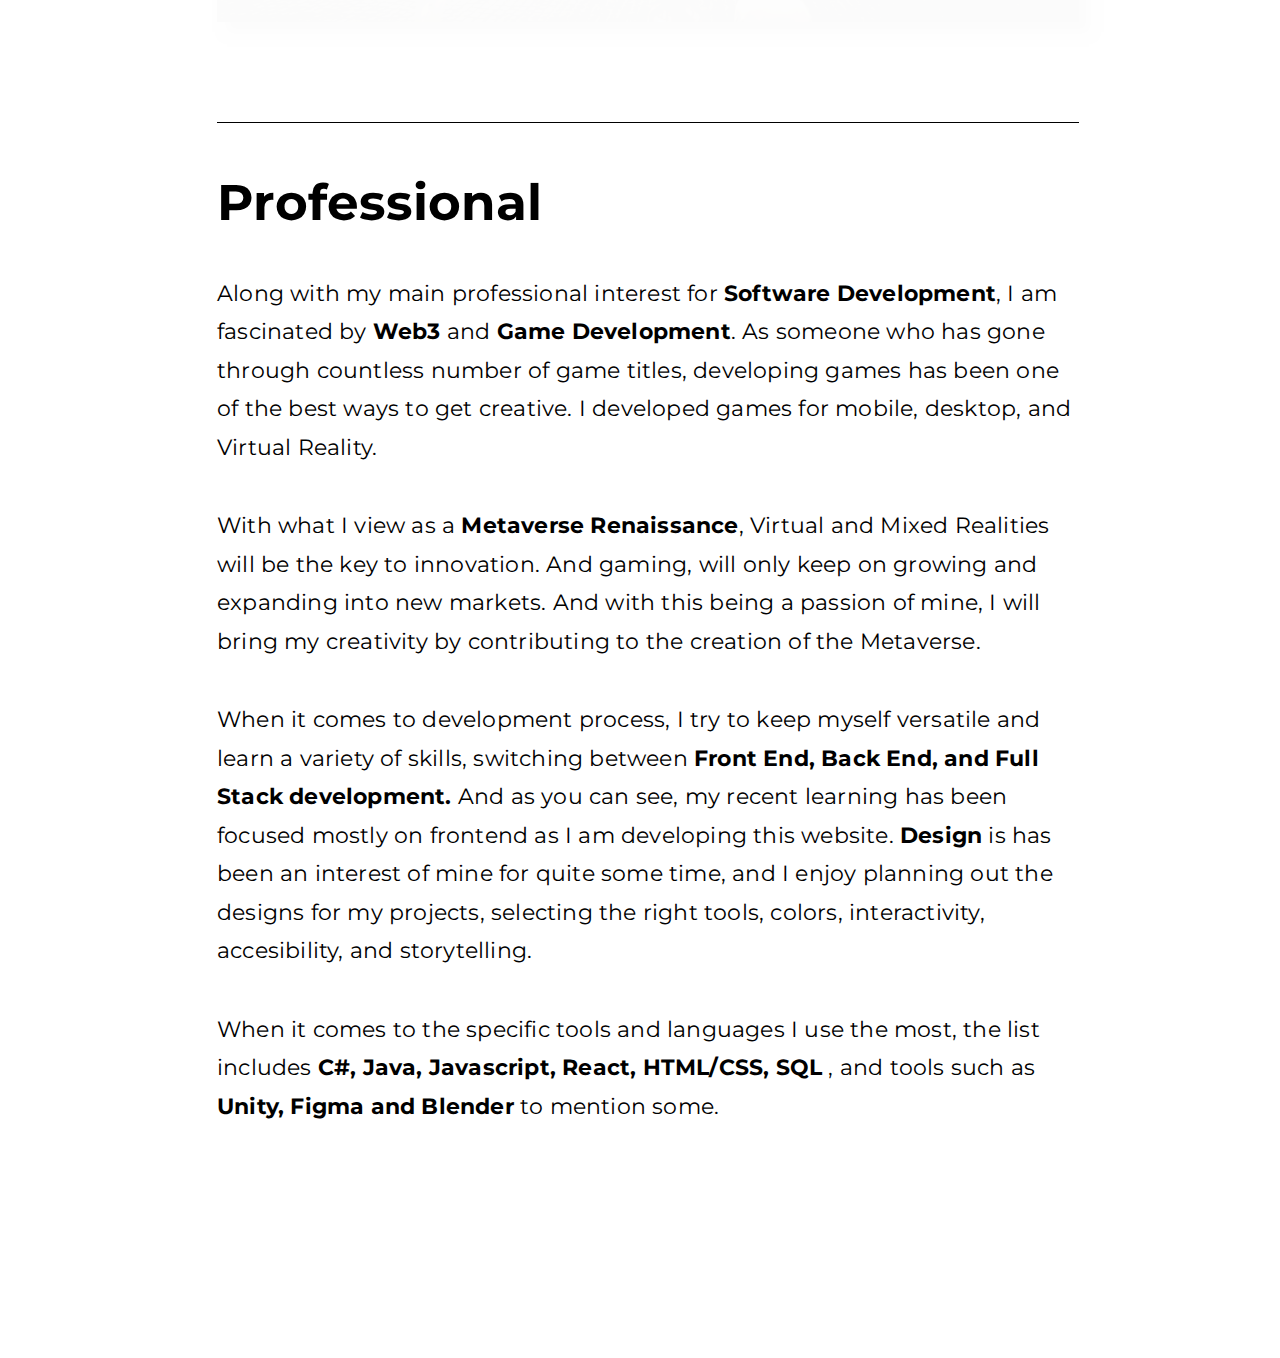
==== commit 921f2bc9: "Updated the main page" ====
--- a/Lyfe.html
+++ b/Lyfe.html
@@ -60,8 +60,8 @@
         <h2 id="title">More Lyfe</h2>        <div class="imageContainer">
           <img class="image" src="src/images/Activities/el salvador.jpg">
         </div>
-        <p>Welcome to my <b>Lyfe</b>, page dedicated to my hobbies. This page is
-          split into 4 sections: active, personal, academic, and professional hobbies.
+        <p>Welcome to my <b>Lyfe</b>, page dedicated to what I do in my spare time,
+          split into 4 sections: active, personal, academic, and professional activities.
 
         </p>
 
@@ -99,7 +99,7 @@
         <h2>Personal</h2>
 
         <p>I love music, and its variety. From hip-hop to R&B, classical and rock, all
-          have found their way to my playslists. And my favorite instrument? <b>Piano:</b>
+          have found their way to my playlists. And my favorite instrument? <b>Piano:</b>
         </p>
         <div class="imageContainer">
           <img class="image" src="src/images/Activities/piano.gif">
@@ -117,7 +117,13 @@
       </section>
 
       <section class="page-content__section" data-bg-color="white">
-        <h2>Academic</h2>
+        <h2>Academic</h2><p>
+          I have graduated from the 2-year <b>STARS</b> program at the University of
+          Washington, being a part of a diverse cohort of students. The program is
+          dedicated to helping students from underserved backgrounds become better
+          engineers and Computer Scientists through a variety
+          of workshops, courses, and other resources.
+        </p>
         <p>
           <b>Mythology:</b> After discovering Greek and Norse Mythologies, I found the
           stories to be very interesting and often providing insight into the lives
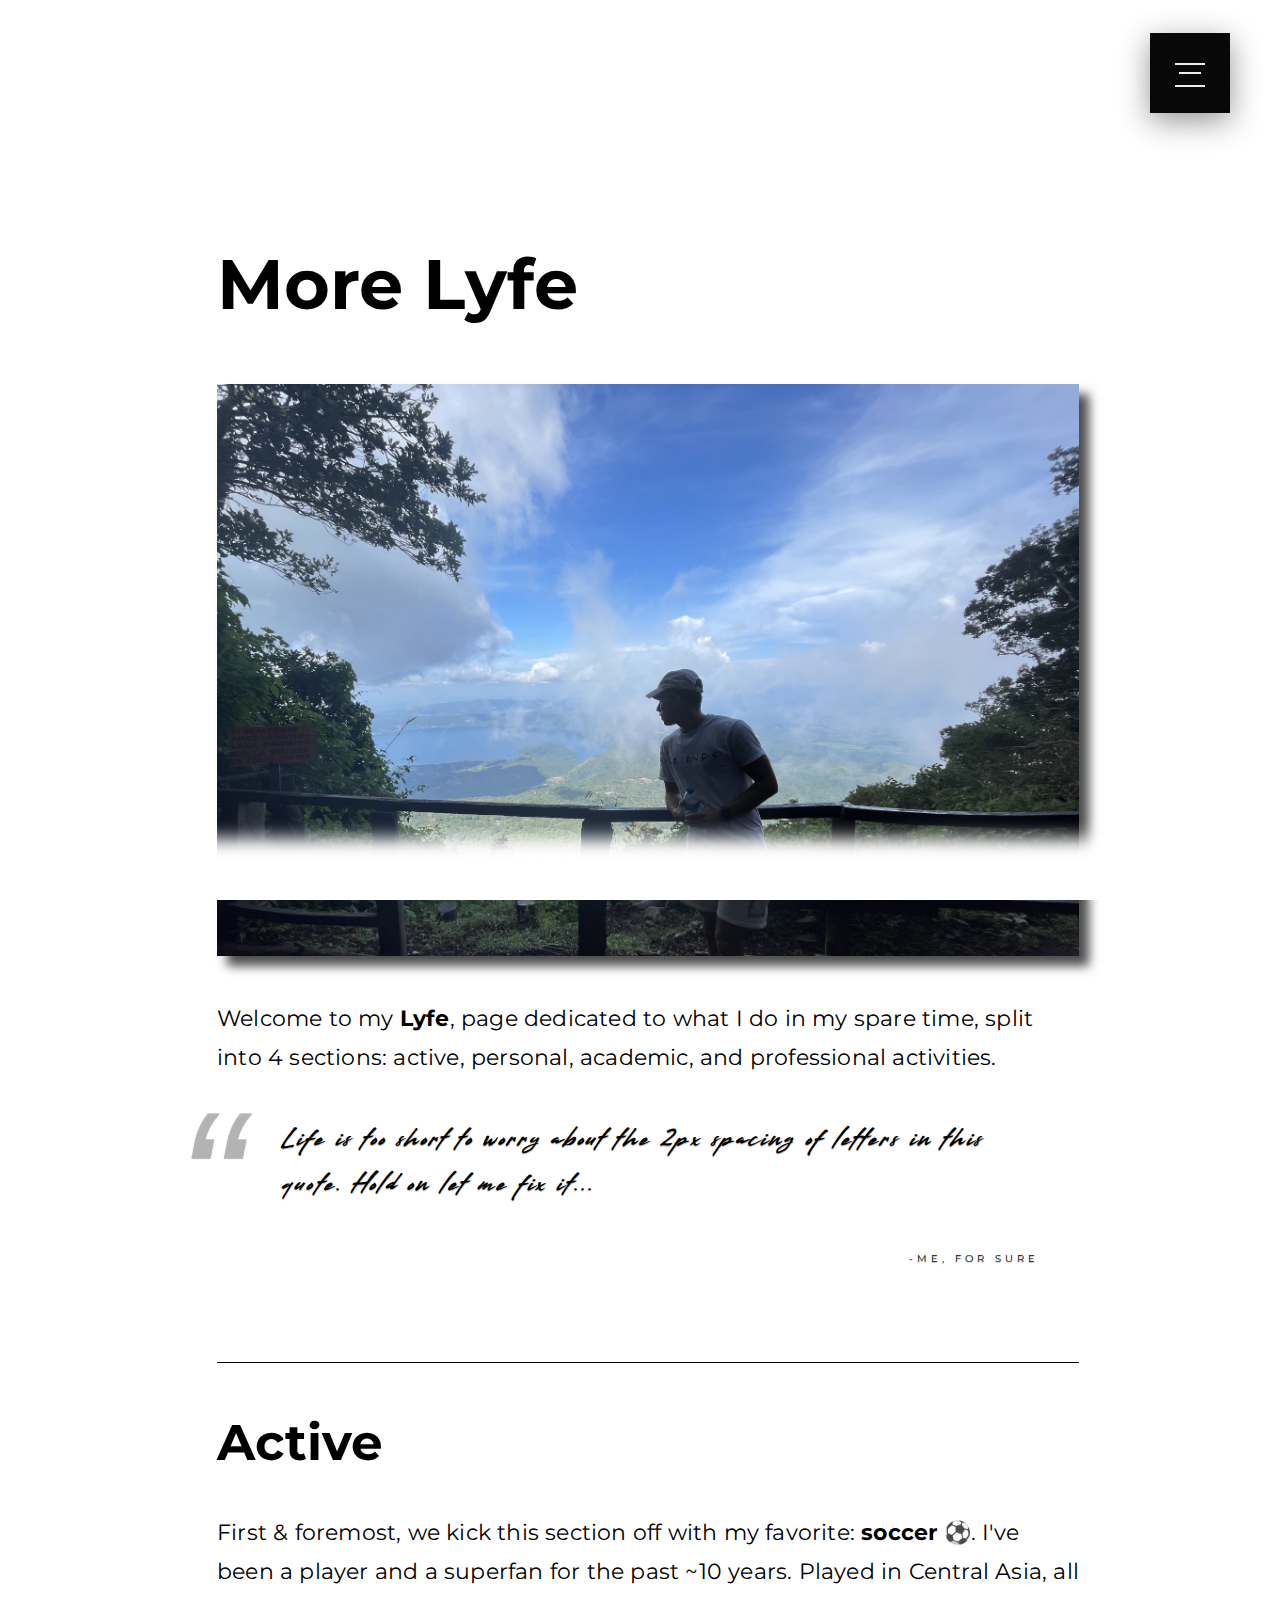
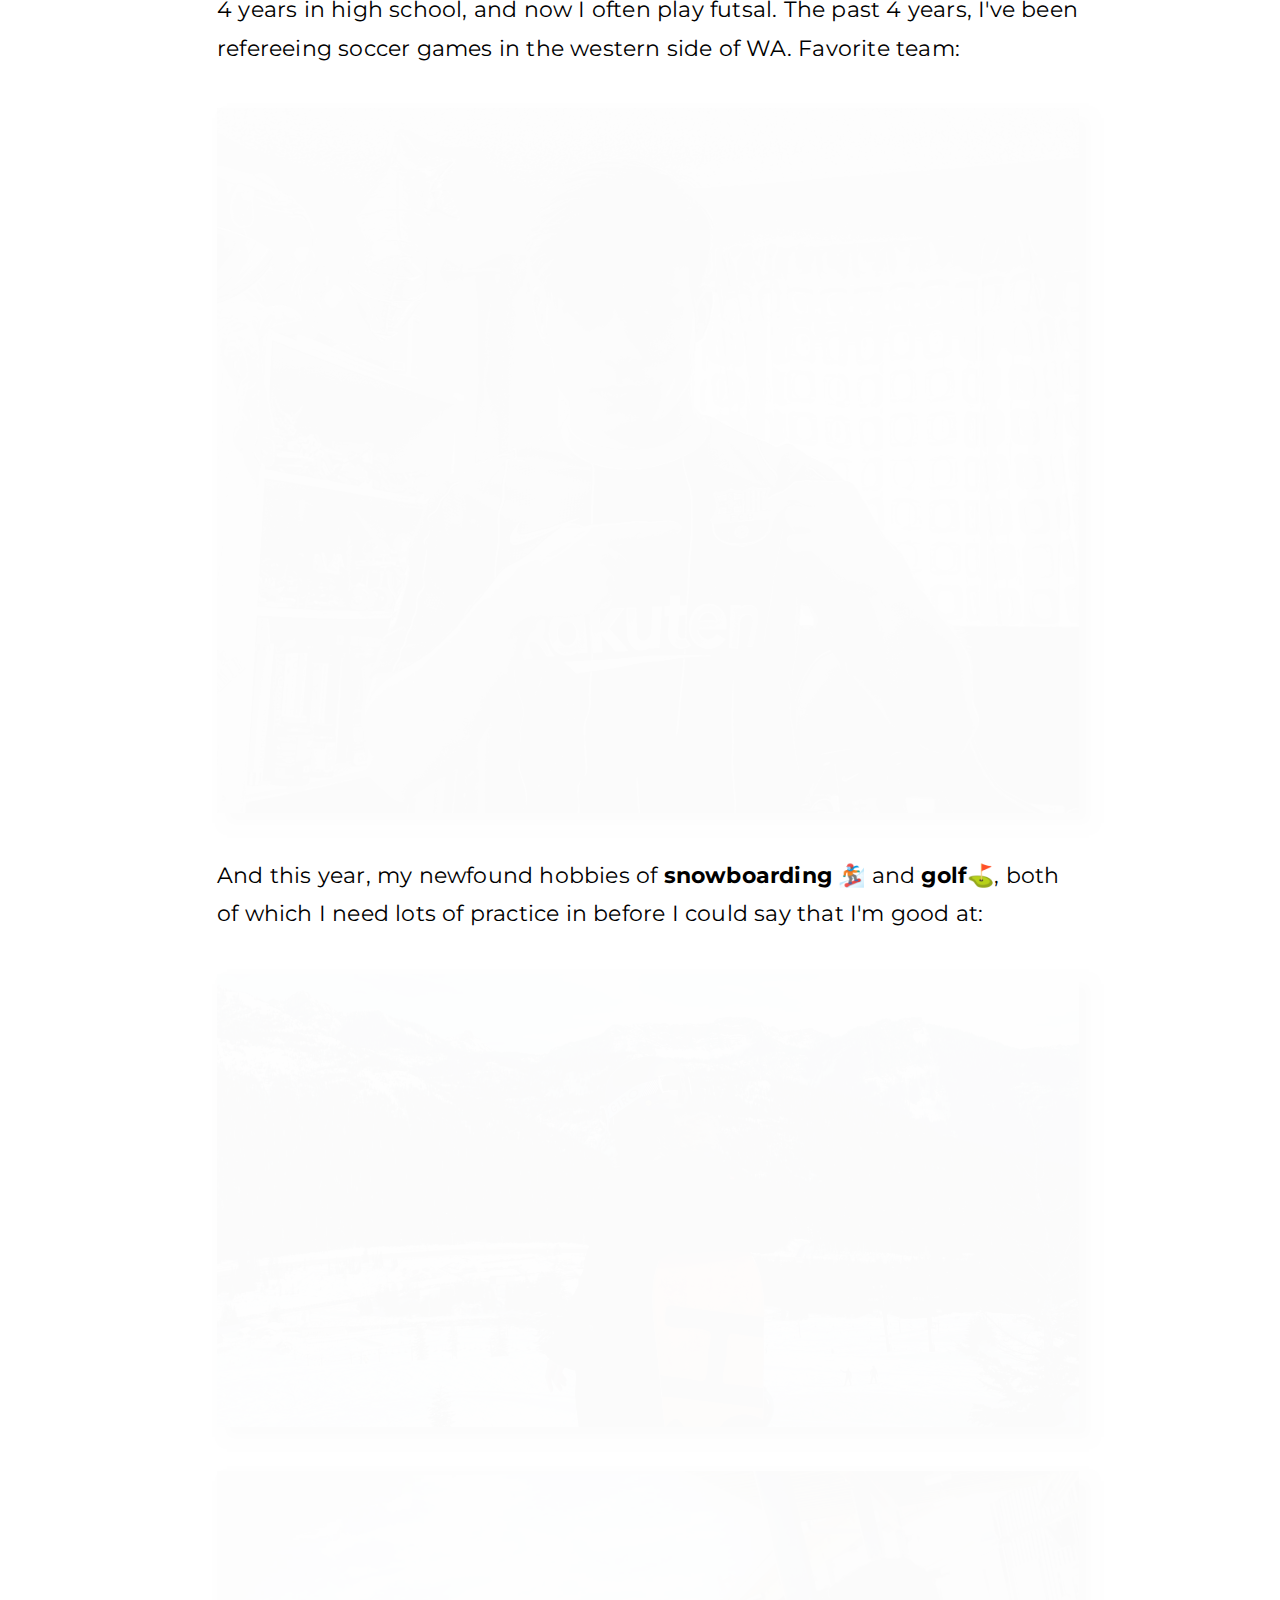
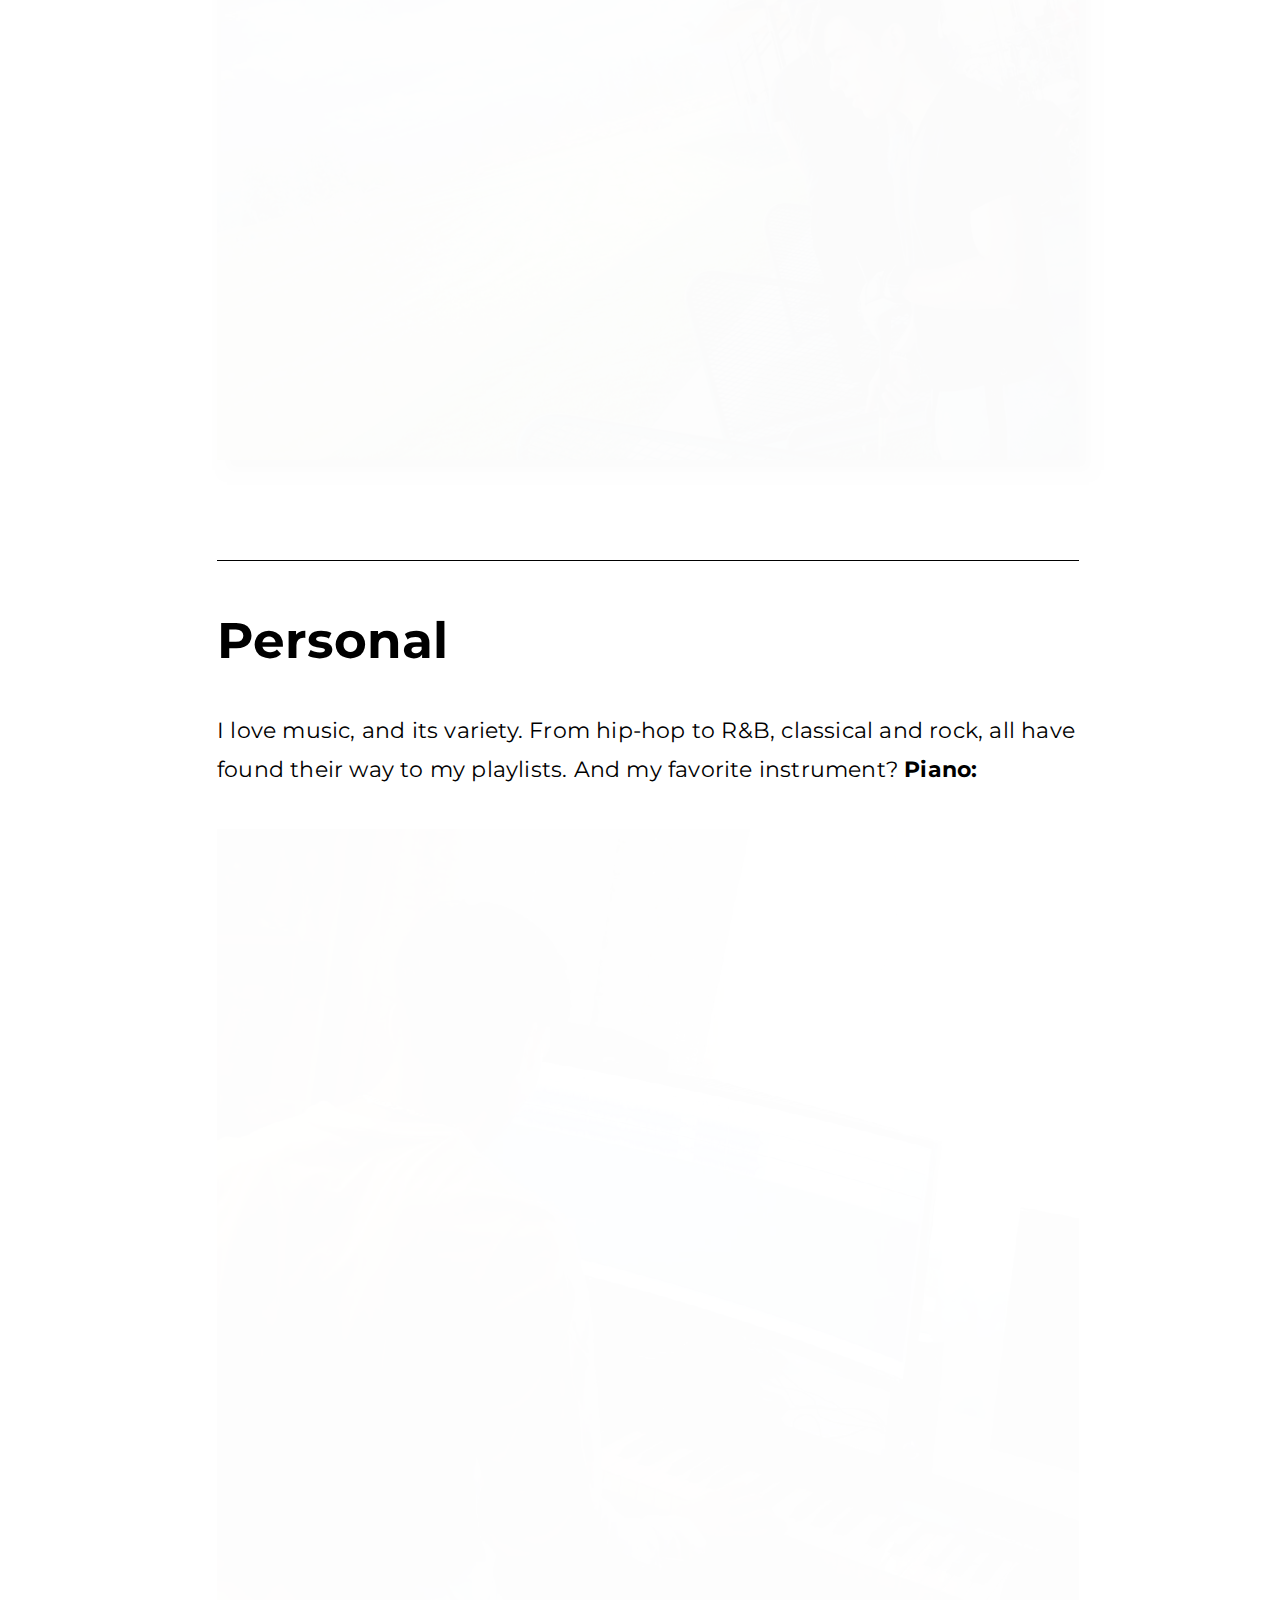
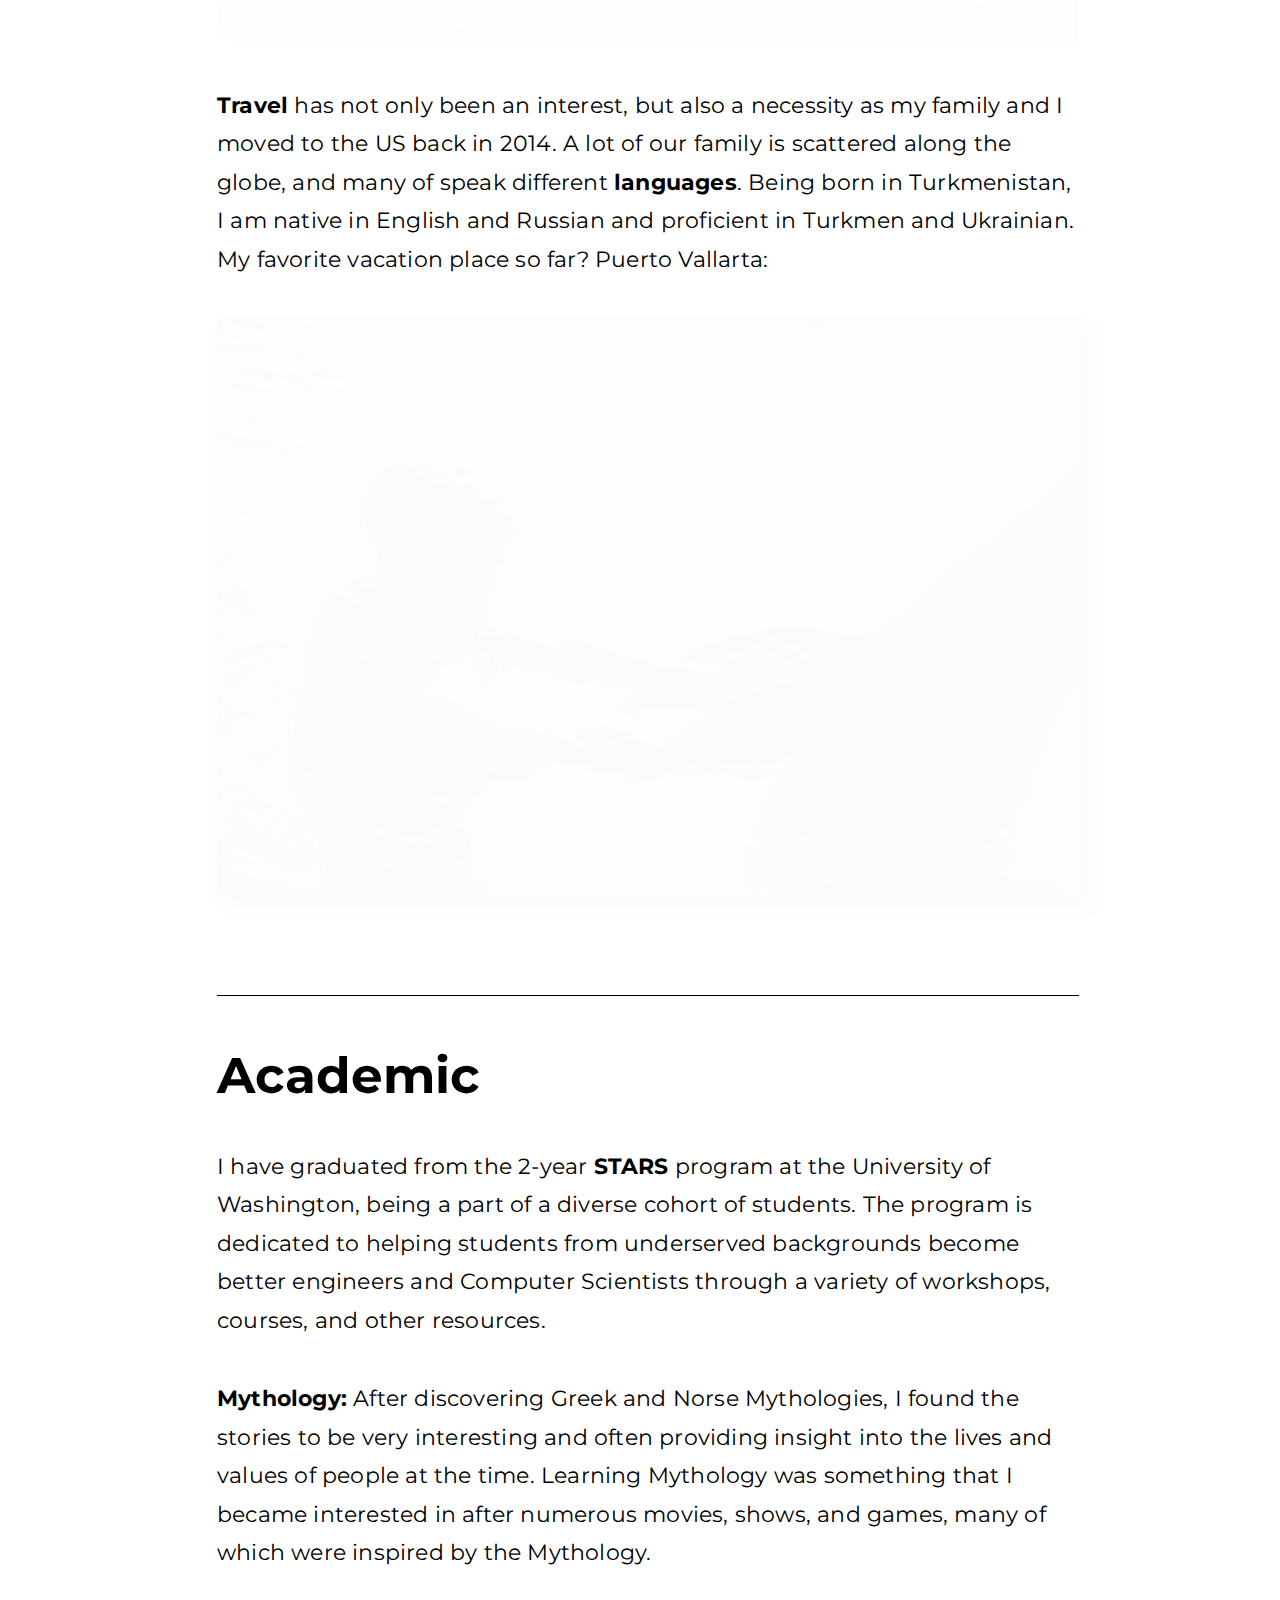
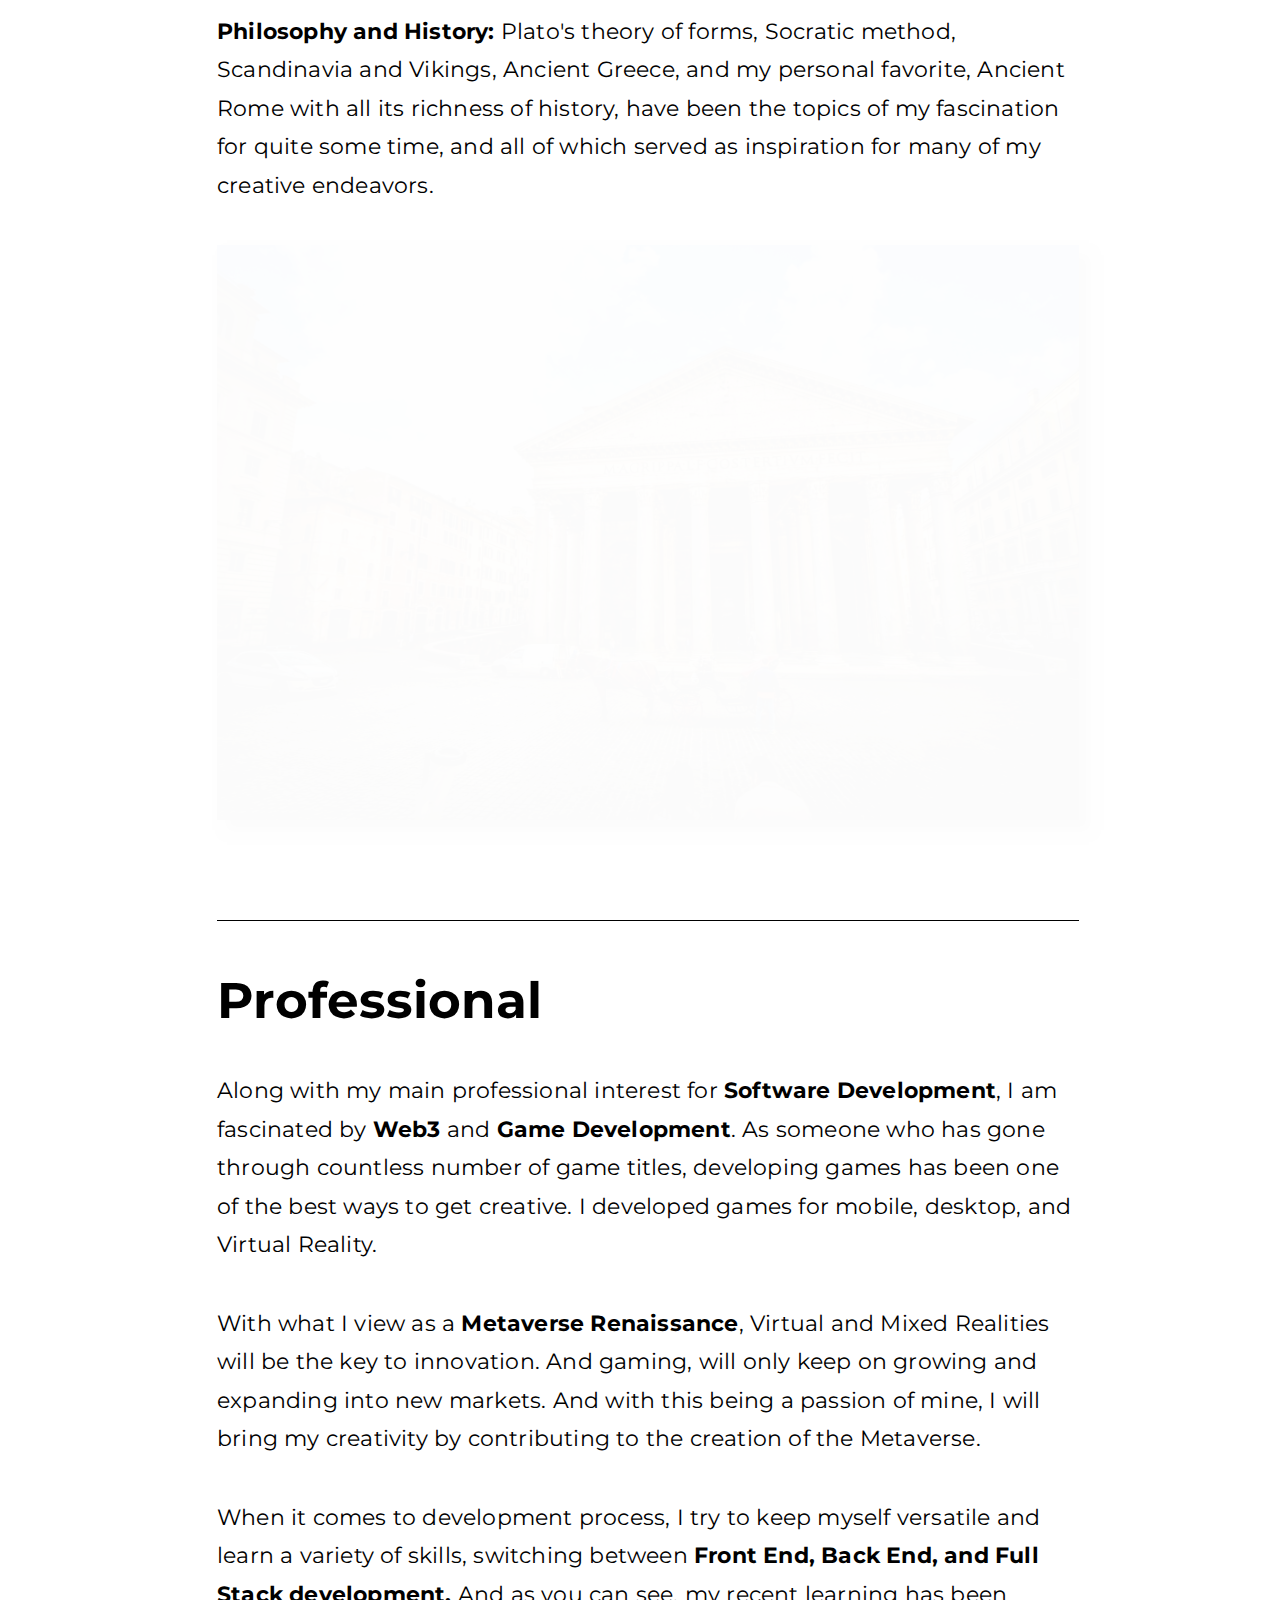
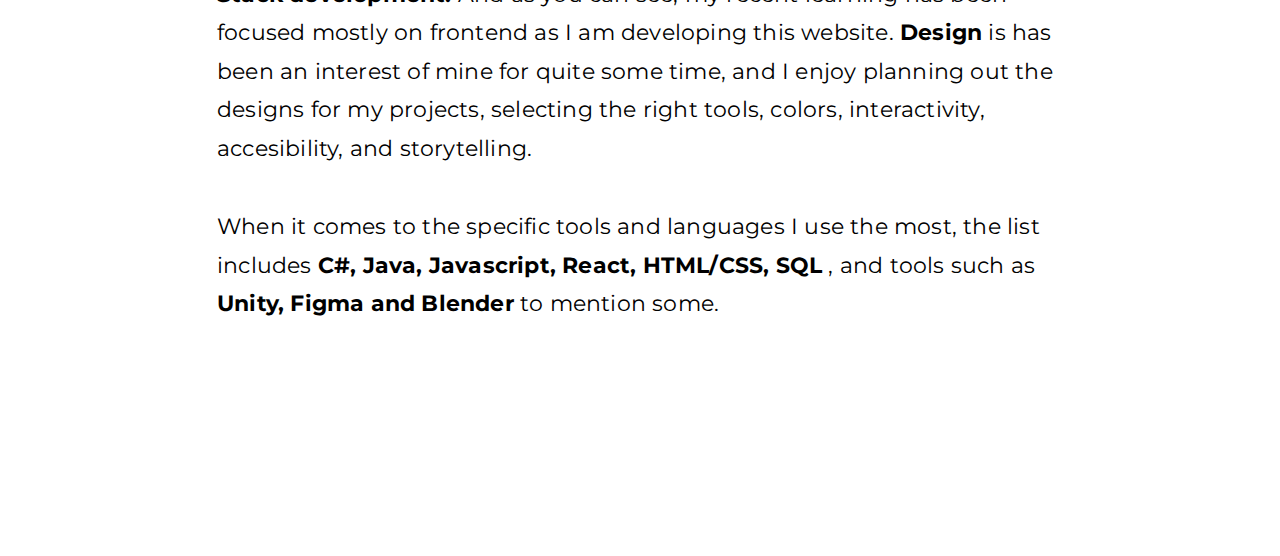
==== commit 026c46ca: "Added media for the Project Studio page, and worked on the Project Studio page." ====
--- a/Lyfe.html
+++ b/Lyfe.html
@@ -13,7 +13,6 @@
     <title>Lyfe</title>
     <script type="text/javascript" src="https://s3-us-west-2.amazonaws.com/s.cdpn.io/16327/gsap-latest-beta.min.js"></script>
     <script type="text/javascript" src="https://s3-us-west-2.amazonaws.com/s.cdpn.io/16327/ScrollTrigger.min.js"></script>
-    <script src="https://use.fontawesome.com/8f40d88ff0.js"></script>
   </head>
   <body>
     <!-- The navbar -->
@@ -58,7 +57,7 @@
     <main class="page-content">
       <section class="page-content__section" data-bg-color="white">
         <h2 id="title">More Lyfe</h2>        <div class="imageContainer">
-          <img class="image" src="src/images/Activities/el salvador.jpg">
+          <img class="image appear" src="src/images/Activities/el salvador.jpg">
         </div>
         <p>Welcome to my <b>Lyfe</b>, page dedicated to what I do in my spare time,
           split into 4 sections: active, personal, academic, and professional activities.
@@ -79,7 +78,7 @@
           past 4 years, I've been refereeing soccer games in the western side of WA. Favorite team:
         </p>
         <div class="imageContainer">
-          <img class="image" src="src/images/Activities/barcelona.jpg">
+          <img class="image appear" src="src/images/Activities/barcelona.jpg">
         </div>
 
         <p> And this year, my newfound hobbies of <b>snowboarding</b> 🏂 and <b>golf</b>⛳, both of which I
@@ -87,10 +86,10 @@
         </p>
 
         <div class="imageContainer">
-          <img class="image" src="src/images/Activities/snowboarding.JPG">
-        </div>
-        <div class="imageContainer">
-          <img class="image" src="src/images/Activities/golf.jpg">
+          <img class="image appear" src="src/images/Activities/snowboarding.JPG">
+        </div>
+        <div class="imageContainer">
+          <img class="image appear" src="src/images/Activities/golf.jpg">
         </div>
 
       </section>
@@ -102,7 +101,7 @@
           have found their way to my playlists. And my favorite instrument? <b>Piano:</b>
         </p>
         <div class="imageContainer">
-          <img class="image" src="src/images/Activities/piano.gif">
+          <video autoplay loop muted class="appear" width="100%" src="src/images/Activities/piano.mp4" alt="Playing piano"></video>
         </div>
 
         <p><b>Travel</b> has not only been an interest, but also a necessity as my family
@@ -112,7 +111,7 @@
           so far? Puerto Vallarta:
         </p>
         <div class="imageContainer">
-          <img class="image" src="src/images/Activities/pv.jpg">
+          <img class="image appear" src="src/images/Activities/pv.jpg">
         </div>
       </section>
 
@@ -139,7 +138,7 @@
           creative endeavors.
         </p>
         <div class="imageContainer">
-          <img class="image" src="src/images/Activities/pantheon-in-rome.jpg">
+          <img class="image appear" src="src/images/Activities/pantheon-in-rome.jpg">
         </div>
 
 
@@ -195,10 +194,10 @@
         });
       }
       $(document).ready(function(){
-              showImages('.image');
+        showImages('.appear');
       });
       $(window).scroll(function() {
-              showImages('.image');
+        showImages('.appear');
       });
 
 
--- a/src/css/Lyfe.css
+++ b/src/css/Lyfe.css
@@ -125,10 +125,13 @@
 }
 
 .image{
-  opacity: 0.01;
   width: 100%;
   height: auto;
   box-shadow: 10px 10px 10px rgba(0, 0, 0, 0.7);
+}
+
+.appear{
+  opacity: 0.01;
 }
 
 .page-content em {
--- a/src/css/index.css
+++ b/src/css/index.css
@@ -46,7 +46,7 @@
   transform: translateY(-50%);
 }
 .header{
-  font-family: 'Montserrat', sans-serif;
+  font-family: -apple-system, BlinkMacSystemFont, 'Segoe UI', Roboto, Oxygen, Ubuntu, Cantarell, 'Open Sans', 'Helvetica Neue', sans-serif;
   font-weight: 800;
   font-size: clamp(20px, 9vw, 180px);
   line-height: 1;
@@ -302,7 +302,7 @@
   .nav{
     right: 30px;
   }
-  h1{
+  .header{
     font-size: clamp(20px, 9vw, 180px);
     -webkit-text-stroke: 2px transparent;
     text-stroke: 2px transparent;
